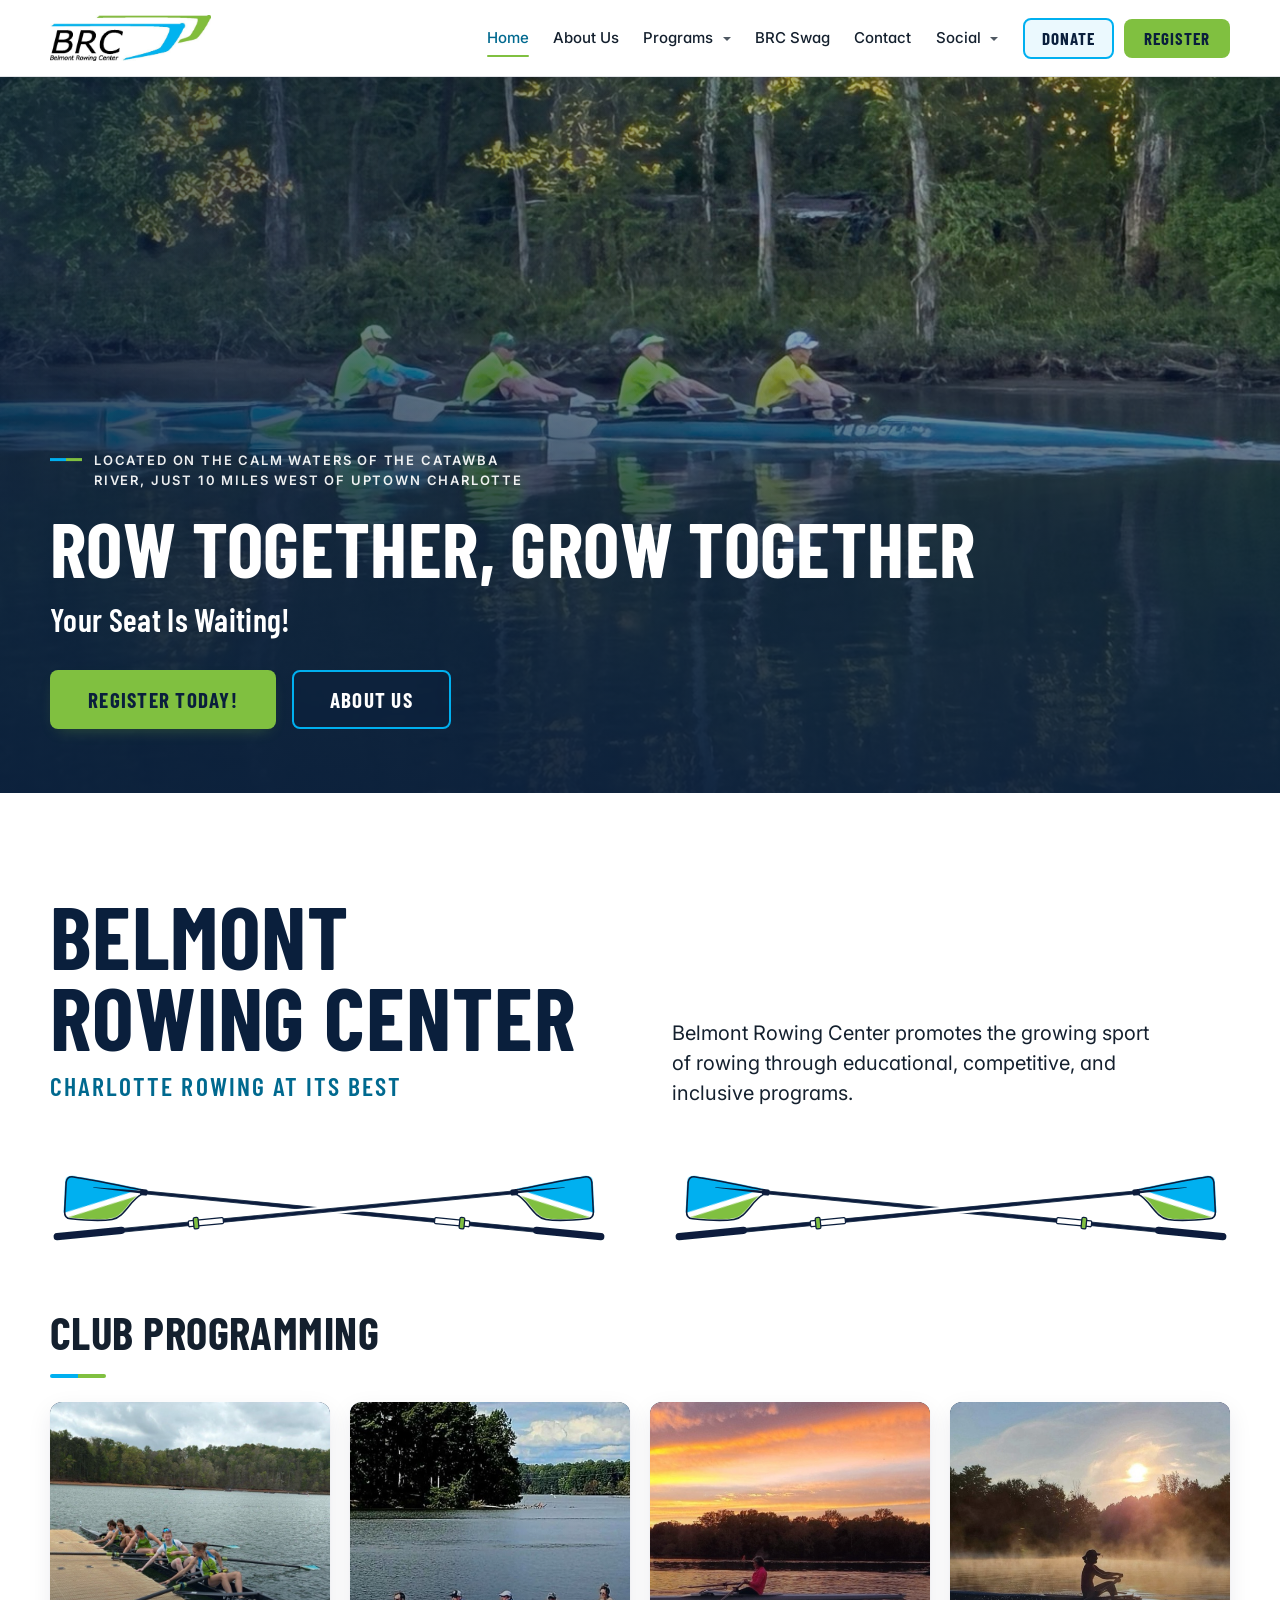
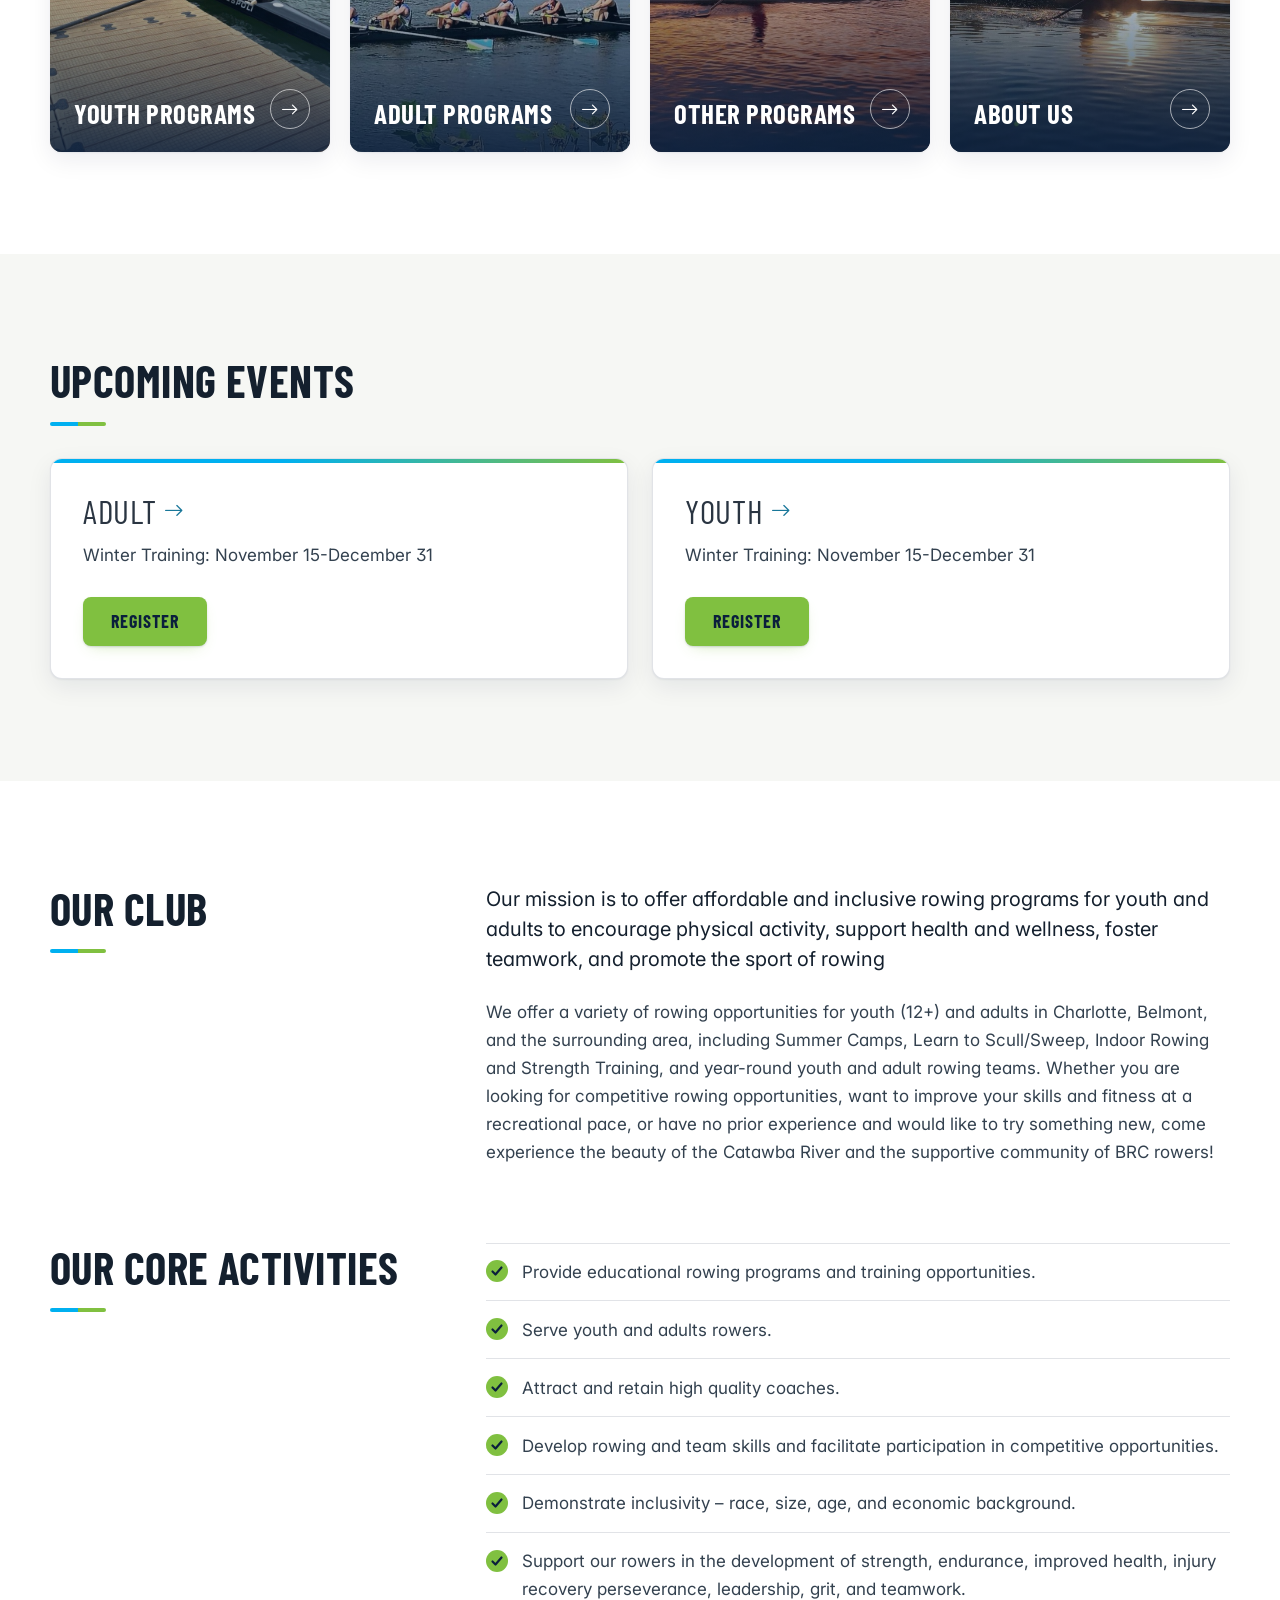
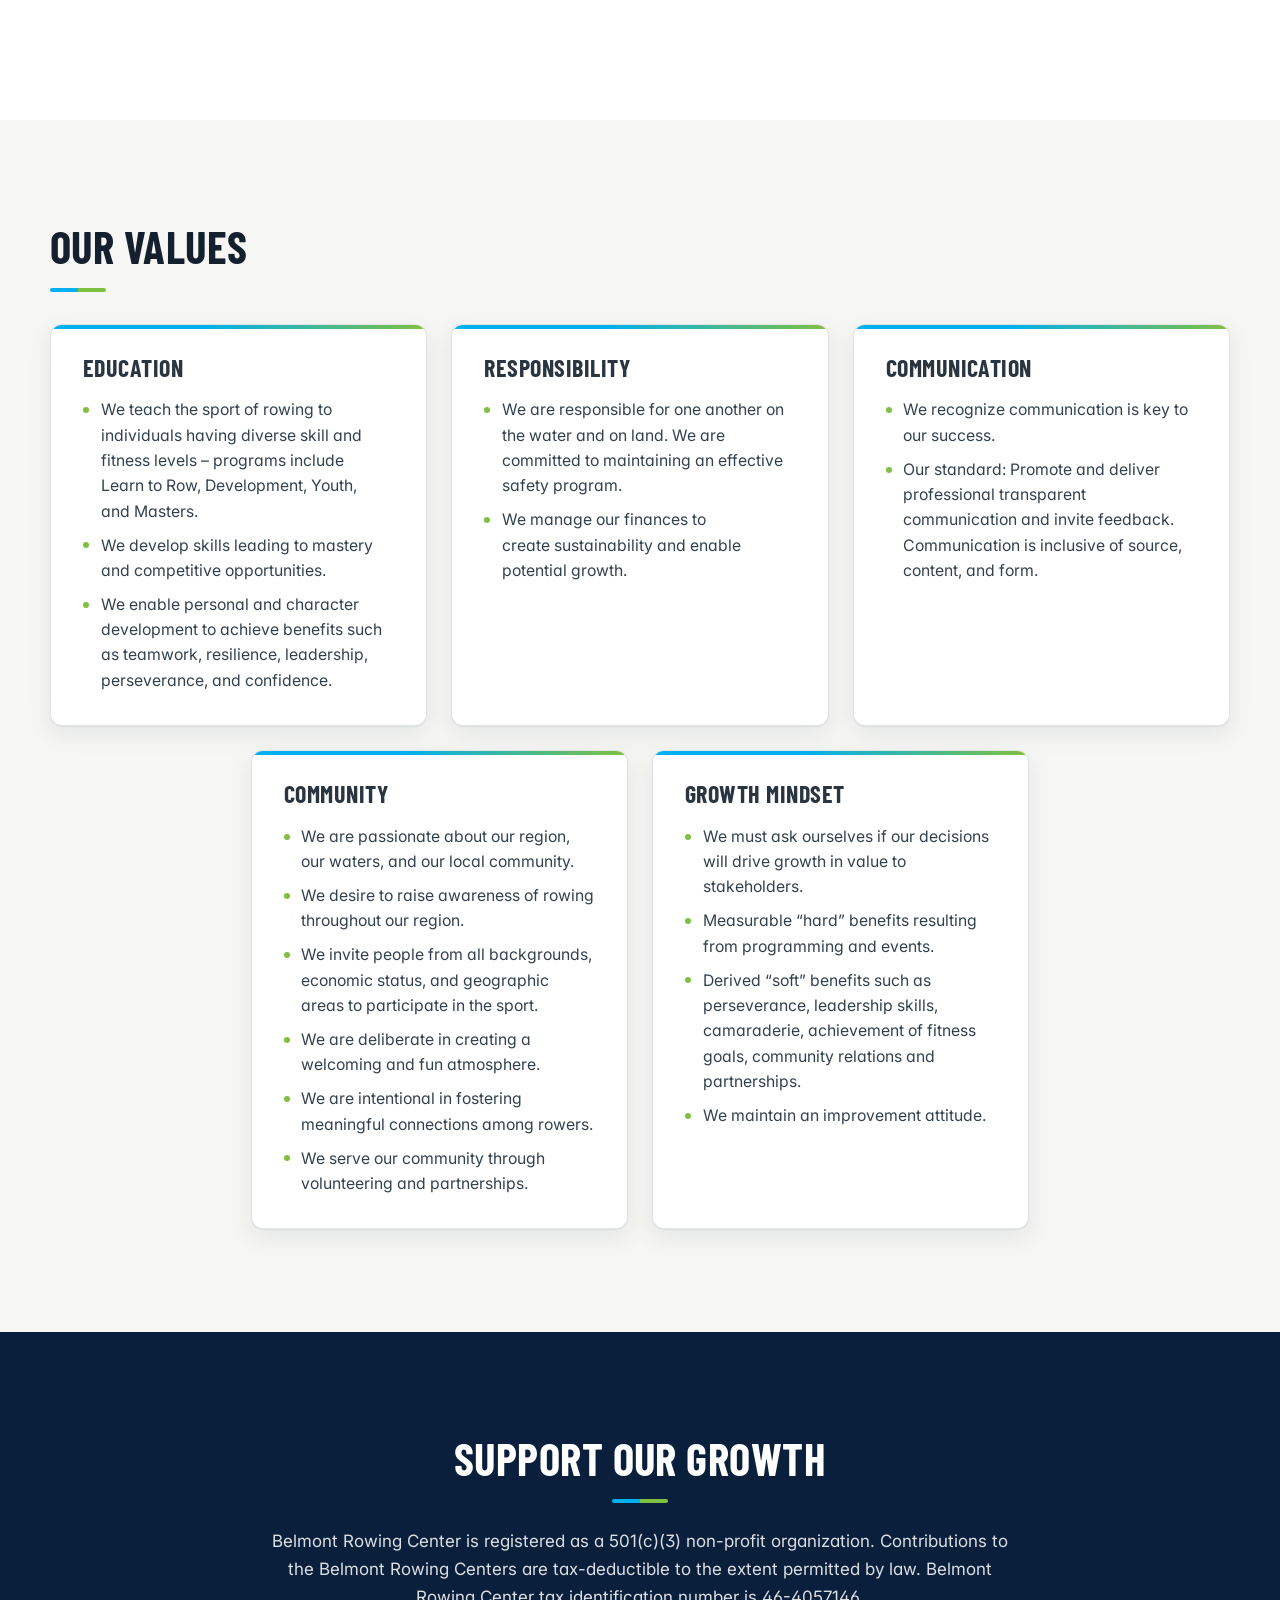
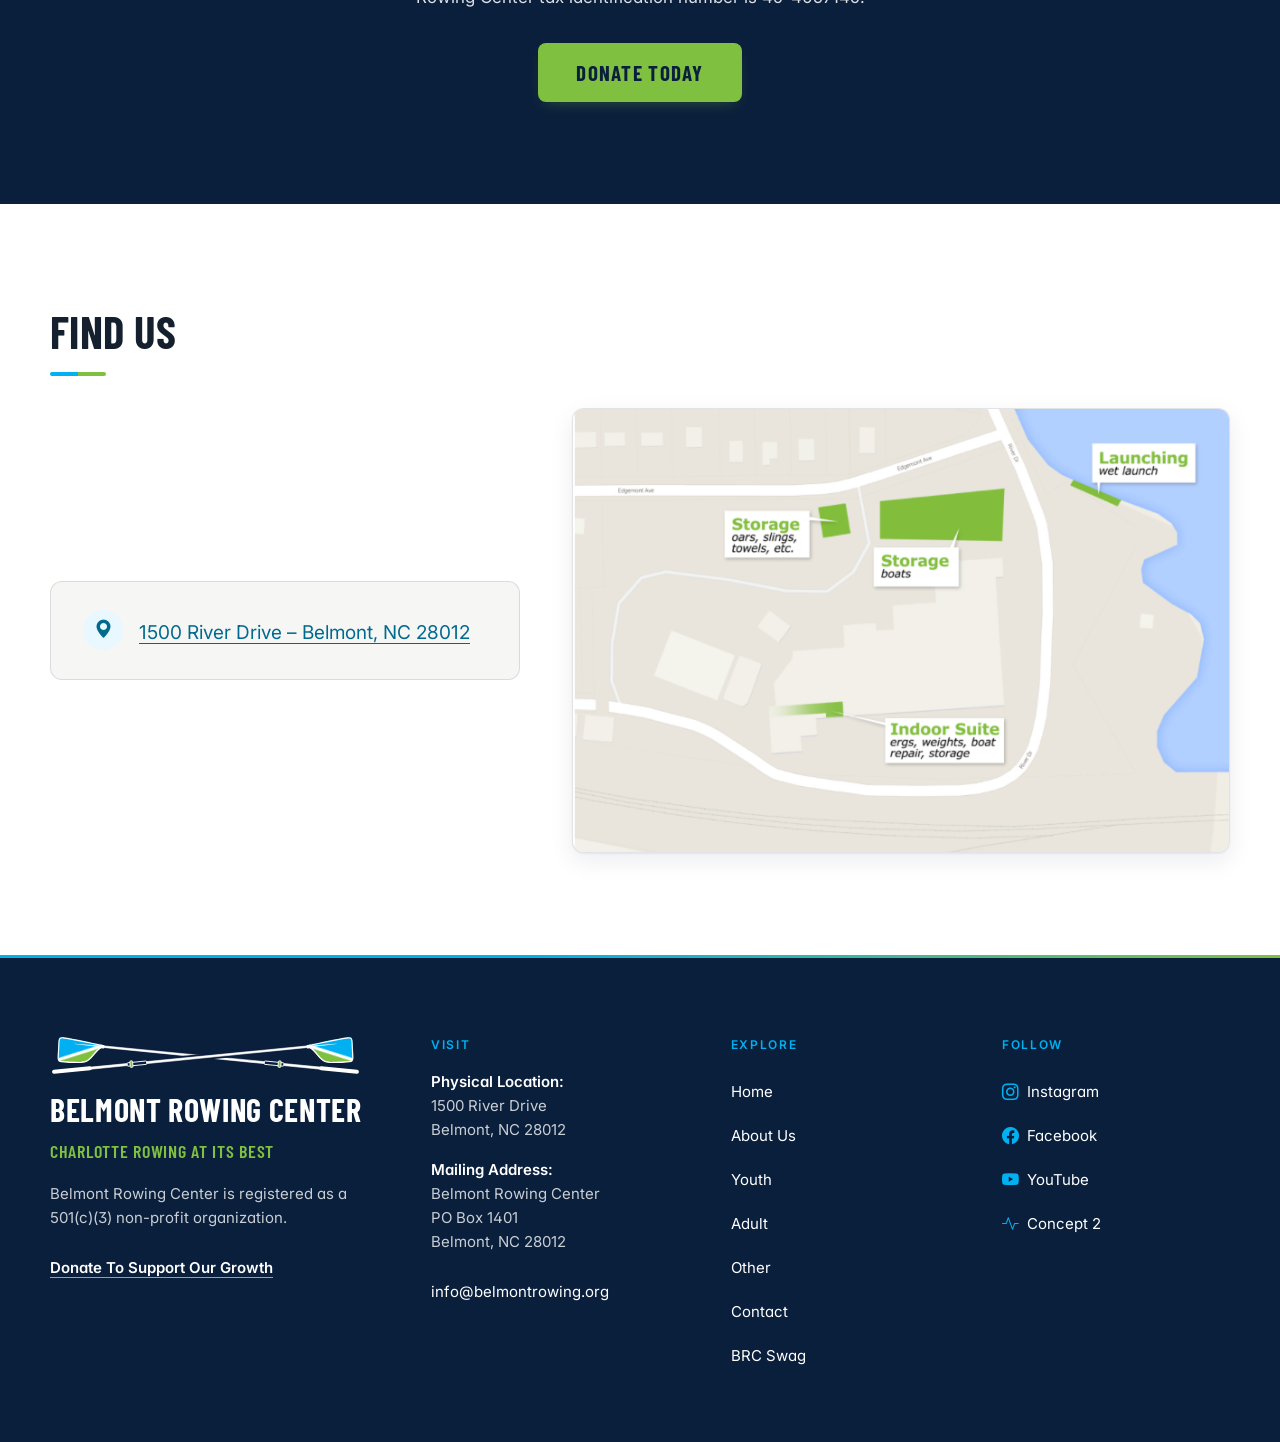
==== docs/index.html @ d9093f2a "Give the new header photos new file names so browsers don't show cached old ones Co-Authored-By: Cla" ====
<!DOCTYPE html>
<html xmlns="http://www.w3.org/1999/xhtml" lang="en" xml:lang="en"><head>

<meta charset="utf-8">
<meta name="generator" content="quarto-1.11.9">

<meta name="viewport" content="width=device-width, initial-scale=1.0, user-scalable=yes">

<meta name="description" content="Charlotte rowing at its finest - join Belmont Rowing Center where we offer competitive and recreational programs for all ages and skills">

<title>Charlotte Rowing for Youth &amp; Adults – Belmont Rowing Center</title>
<style>
/* Default styles provided by pandoc.
** See https://pandoc.org/MANUAL.html#variables-for-html for config info.
*/
span.smallcaps{font-variant: small-caps;}
div.columns{display: flex; gap: 1.5em;}
div.column{flex: auto;}
@media screen {
div.columns{gap: min(4vw, 1.5em);}
div.column{overflow-x: auto;}
}
div.hanging-indent{margin-left: 1.5em; text-indent: -1.5em;}
ul.task-list{list-style: none;}
ul.task-list li input[type="checkbox"] {
  width: 0.8em;
  margin: 0 0.8em 0.2em -1em; /* quarto-specific, see https://github.com/quarto-dev/quarto-cli/issues/4556 */ 
  vertical-align: middle;
}
</style>


<script src="site_libs/quarto-nav/quarto-nav.js"></script>
<script src="site_libs/quarto-nav/headroom.min.js"></script>
<link href="./images/favicon.png" rel="icon" type="image/png">
<script src="site_libs/clipboard/clipboard.min.js"></script>
<script src="site_libs/quarto-html/quarto.js" type="module"></script>
<script src="site_libs/quarto-html/tabsets/tabsets.js" type="module"></script>
<script src="site_libs/quarto-html/scrollable-regions/scrollable-regions.js" type="module"></script>
<script src="site_libs/quarto-html/popper.min.js"></script>
<script src="site_libs/quarto-html/tippy.umd.min.js"></script>
<link href="site_libs/quarto-html/tippy.css" rel="stylesheet">
<link href="site_libs/quarto-html/quarto-syntax-highlighting-63b5708e65d6cd79cd7618c58d0c21e7.css" rel="stylesheet" id="quarto-text-highlighting-styles">
<script src="site_libs/bootstrap/bootstrap.min.js"></script>
<link href="site_libs/bootstrap/bootstrap-icons.css" rel="stylesheet">
<link href="site_libs/bootstrap/bootstrap-3a7a69a4f47fb37676a6b297565315f7.min.css" rel="stylesheet" append-hash="true" id="quarto-bootstrap" data-mode="light">
<script id="quarto-search-options" type="application/json">{
  "language": {
    "search-no-results-text": "No results",
    "search-matching-documents-text": "matching documents",
    "search-copy-link-title": "Copy link to search",
    "search-hide-matches-text": "Hide additional matches",
    "search-more-match-text": "more match in this document",
    "search-more-matches-text": "more matches in this document",
    "search-clear-button-title": "Clear",
    "search-text-placeholder": "",
    "search-detached-cancel-button-title": "Cancel",
    "search-submit-button-title": "Submit",
    "search-label": "Search"
  }
}</script>
<!--
  CLUB DETAILS FOR GOOGLE (home page only; added to the page's <head> by
  `include-in-header:` in index.qmd). Visitors never see this; search engines read it
  to know the club's name, address, email, map position and social accounts.
  Keep it in step with the footer in _quarto.yml: if the address, email or a social
  link changes there, change it here too. It is JSON: keep every "quote", comma and
  bracket; no comma after the last item in a list. See "Search engines" in CLAUDE.md.
-->
<script type="application/ld+json">
{
  "@context": "https://schema.org",
  "@graph": [
    {
      "@type": "SportsClub",
      "@id": "https://www.belmontrowing.org/#club",
      "name": "Belmont Rowing Center",
      "alternateName": "BRC",
      "url": "https://www.belmontrowing.org/",
      "logo": "https://www.belmontrowing.org/images/logo.jpg",
      "image": "https://www.belmontrowing.org/images/share.jpg",
      "description": "Charlotte rowing at its finest - join Belmont Rowing Center where we offer competitive and recreational programs for all ages and skills",
      "sport": "Rowing",
      "email": "info@belmontrowing.org",
      "address": {
        "@type": "PostalAddress",
        "streetAddress": "1500 River Drive",
        "addressLocality": "Belmont",
        "addressRegion": "NC",
        "postalCode": "28012",
        "addressCountry": "US"
      },
      "geo": {
        "@type": "GeoCoordinates",
        "latitude": 35.2364488,
        "longitude": -81.0158554
      },
      "areaServed": [
        { "@type": "City", "name": "Charlotte, NC" },
        { "@type": "City", "name": "Belmont, NC" }
      ],
      "nonprofitStatus": "https://schema.org/Nonprofit501c3",
      "taxID": "46-4057146",
      "sameAs": [
        "https://www.instagram.com/belmontrowing",
        "https://www.facebook.com/belmontrowing",
        "https://www.youtube.com/channel/UCXFYUbRCOyXJPg2Ow2NLszQ",
        "https://log.concept2.com/team/8472"
      ]
    },
    {
      "@type": "WebSite",
      "@id": "https://www.belmontrowing.org/#website",
      "name": "Belmont Rowing Center",
      "url": "https://www.belmontrowing.org/",
      "publisher": { "@id": "https://www.belmontrowing.org/#club" }
    }
  ]
}
</script>


<meta property="og:title" content="Charlotte Rowing for Youth &amp; Adults">
<meta property="og:description" content="Charlotte rowing at its finest - join Belmont Rowing Center where we offer competitive and recreational programs for all ages and skills">
<meta property="og:image" content="https://www.belmontrowing.org/images/share.jpg">
<meta property="og:site_name" content="Belmont Rowing Center">
<meta property="og:image:alt" content="A rower sculling on the Catawba River at sunrise, with mist on the water">
<meta property="og:image:height" content="630">
<meta property="og:image:width" content="1200">
<meta name="twitter:title" content="Charlotte Rowing for Youth &amp; Adults">
<meta name="twitter:description" content="Charlotte rowing at its finest - join Belmont Rowing Center where we offer competitive and recreational programs for all ages and skills">
<meta name="twitter:image" content="https://www.belmontrowing.org/images/share.jpg">
<meta name="twitter:image:alt" content="A rower sculling on the Catawba River at sunrise, with mist on the water">
<meta name="twitter:card" content="summary_large_image">
<link rel="canonical" href="https://www.belmontrowing.org/">
</head>

<body class="nav-fixed page-home fullcontent quarto-light"><a id="quarto-skip-link" class="visually-hidden-focusable" href="#quarto-content">Skip to main content</a>

<div id="quarto-search-results"></div>
  <header id="quarto-header" class="headroom fixed-top">
    <nav class="navbar navbar-expand-lg " data-bs-theme="dark" aria-label="Site">
      <div class="navbar-container container-fluid">
      <div class="navbar-brand-container mx-auto">
    <a href="./index.html" class="navbar-brand navbar-brand-logo">
    <img src="./images/logo.jpg" alt="Belmont Rowing Center home" class="navbar-logo light-content">
    <img src="./images/logo.jpg" alt="Belmont Rowing Center home" class="navbar-logo dark-content">
    </a>
  </div>
          <button class="navbar-toggler" type="button" data-bs-toggle="collapse" data-bs-target="#navbarCollapse" aria-controls="navbarCollapse" aria-expanded="false" aria-label="Toggle navigation" onclick="if (window.quartoToggleHeadroom) { window.quartoToggleHeadroom(); }">
  <span class="navbar-toggler-icon"></span>
</button>
          <div class="collapse navbar-collapse" id="navbarCollapse">
            <ul class="navbar-nav navbar-nav-scroll ms-auto">
  <li class="nav-item">
    <a class="nav-link active" href="./index.html" aria-current="page"> 
<span class="menu-text">Home</span></a>
  </li>  
  <li class="nav-item">
    <a class="nav-link" href="./about/index.html"> 
<span class="menu-text">About Us</span></a>
  </li>  
  <li class="nav-item dropdown ">
    <a class="nav-link dropdown-toggle" href="#" id="nav-menu-programs" role="link" data-bs-toggle="dropdown" aria-expanded="false">
 <span class="menu-text">Programs</span>
    </a>
    <ul class="dropdown-menu dropdown-menu-end" aria-labelledby="nav-menu-programs">    
        <li>
    <a class="dropdown-item" href="./youth/index.html">
 <span class="dropdown-text">Youth</span></a>
  </li>  
        <li>
    <a class="dropdown-item" href="./adult/index.html">
 <span class="dropdown-text">Adult</span></a>
  </li>  
        <li>
    <a class="dropdown-item" href="./other/index.html">
 <span class="dropdown-text">Other</span></a>
  </li>  
    </ul>
  </li>
  <li class="nav-item">
    <a class="nav-link" href="https://teamlocker.squadlocker.com/#/lockers/belmont-rowing-center-313909?_k=cnluax" rel="noopener" target="_blank"> 
<span class="menu-text">BRC Swag</span></a>
  </li>  
  <li class="nav-item">
    <a class="nav-link" href="./contact/index.html"> 
<span class="menu-text">Contact</span></a>
  </li>  
  <li class="nav-item dropdown ">
    <a class="nav-link dropdown-toggle" href="#" id="nav-menu-social" role="link" data-bs-toggle="dropdown" aria-expanded="false">
 <span class="menu-text">Social</span>
    </a>
    <ul class="dropdown-menu dropdown-menu-end" aria-labelledby="nav-menu-social">    
        <li>
    <a class="dropdown-item" href="https://www.instagram.com/belmontrowing" rel="noopener" target="_blank"><i class="bi bi-instagram" role="img">
</i> 
 <span class="dropdown-text">Instagram</span></a>
  </li>  
        <li>
    <a class="dropdown-item" href="https://www.facebook.com/BelmontRowing/" rel="noopener" target="_blank"><i class="bi bi-facebook" role="img">
</i> 
 <span class="dropdown-text">Facebook</span></a>
  </li>  
        <li>
    <a class="dropdown-item" href="https://www.youtube.com/channel/UCXFYUbRCOyXJPg2Ow2NLszQ" rel="noopener" target="_blank"><i class="bi bi-youtube" role="img">
</i> 
 <span class="dropdown-text">YouTube</span></a>
  </li>  
        <li>
    <a class="dropdown-item" href="https://log.concept2.com/team/8472" rel="noopener" target="_blank"><i class="bi bi-activity" role="img">
</i> 
 <span class="dropdown-text">Concept 2</span></a>
  </li>  
    </ul>
  </li>
  <li class="nav-item">
    <a class="nav-link" href="https://www.zeffy.com/en-US/donation-form/support-the-growing-sport-of-rowing-at-belmont-rowing-center" rel="noopener" target="_blank"> 
<span class="menu-text">Donate</span></a>
  </li>  
  <li class="nav-item">
    <a class="nav-link" href="https://www.icrew.club/register?clubkey=1626fb75-9eb1-b24b-4202-b008f5af5980" rel="noopener" target="_blank"> 
<span class="menu-text">Register</span></a>
  </li>  
</ul>
          </div> <!-- /navcollapse -->
            <div class="quarto-navbar-tools">
</div>
      </div> <!-- /container-fluid -->
    </nav>
</header>
<!-- content -->
<div id="quarto-content" class="quarto-container page-layout-custom page-navbar" tabindex="-1">
<!-- sidebar -->
<!-- margin-sidebar -->
<!-- main -->




<div id="main-content" role="main">
<!-- HERO: photo, eyebrow line, headline, sub-line, buttons.
     The headline looks like a heading but is not one: the page's one # heading is the
     club name in the intro below (see "Search engines" in CLAUDE.md). -->
<div class="hero">
<p><img src="./images/hero-home-quad.jpg" class="bg img-fluid" style="object-position: center 100%" alt=""></p>
<p><span class="tagline">LOCATED ON THE CALM WATERS OF THE CATAWBA RIVER, JUST 10 MILES WEST OF UPTOWN CHARLOTTE</span></p>
<p><span class="hero-title">Row Together, Grow Together</span></p>
<p>Your Seat Is Waiting!</p>
<div class="btn-row">
<p><a href="https://www.icrew.club/register?clubkey=1626fb75-9eb1-b24b-4202-b008f5af5980" class="btn-brc btn-brc-lg">Register Today!</a> <a href="./about/index.html" class="btn-brc-outline btn-brc-lg">About Us</a></p>
</div>
</div>
<!-- INTRO (club name + motto | one-line summary) and CLUB PROGRAMMING (four photo cards).
     The club name and motto together are the page's one # heading. -->
<div class="band band-white home-intro">
<div class="two-col">
<section id="belmont-rowing-center" class="level1 display-heading">
<h1 class="display-heading">Belmont Rowing Center <span class="motto">Charlotte Rowing At Its Best</span></h1>
</section>
<div class="lead">
<p>Belmont Rowing Center promotes the growing sport of rowing through educational, competitive, and inclusive programs.</p>
</div>
</div>
<!-- ORNAMENT: two long pairs of oars between the intro and the programmes (one on phones) -->
<div class="oars-row">
<p><img src="./images/oars-long-on-white.svg" class="img-fluid" alt=""> <img src="./images/oars-long-on-white.svg" class="img-fluid" alt=""></p>
</div>
<!-- CLUB PROGRAMMING: four photo cards -->
<section id="club-programming" class="level2">
<h2 data-anchor-id="club-programming">CLUB PROGRAMMING</h2>
<div class="card-grid">
<div class="photo-card">
<p><img src="./images/home-card-youth.jpg" class="bg img-fluid" style="object-position: top" alt=""></p>
<p><a href="./youth/index.html">Youth Programs</a></p>
</div>
<div class="photo-card">
<p><img src="./images/home-card-adult.jpg" class="bg img-fluid" alt=""></p>
<p><a href="./adult/index.html">Adult Programs</a></p>
</div>
<div class="photo-card">
<p><img src="./images/home-card-other.jpg" class="bg img-fluid" alt=""></p>
<p><a href="./other/index.html">Other Programs</a></p>
</div>
<div class="photo-card">
<p><img src="./images/home-card-about.jpg" class="bg img-fluid" alt=""></p>
<p><a href="./about/index.html">About Us</a></p>
</div>
</div>
</section>
</div>
<!-- UPCOMING EVENTS: from the home_events tab of schedule.xlsx -->
<section id="upcoming-events" class="level2 band band-light">
<h2 data-anchor-id="upcoming-events">Upcoming Events</h2>
<div class="events">
<section id="adult" class="level3 event">
<h3 data-anchor-id="adult"><a href="./adult/index.html">Adult</a></h3>
<p>Winter Training: November 15-December 31</p>
<div class="btn-row">
<p><a href="https://icrew.club/smurl?t=crp&amp;id=4962" class="btn-brc">Register</a></p>
</div>
</section>
<section id="youth" class="level3 event">
<h3 data-anchor-id="youth"><a href="./youth/index.html">Youth</a></h3>
<p>Winter Training: November 15-December 31</p>
<div class="btn-row">
<p><a href="https://icrew.club/smurl?t=crp&amp;id=4963" class="btn-brc">Register</a></p>
</div>
</section>
</div>
</section>
<!-- OUR CLUB: mission as a lead, offerings, core activities as a checklist -->
<div class="band band-white">
<div class="two-col split">
<section id="our-club" class="level2">
<h2 data-anchor-id="our-club">Our Club</h2>
</section>
<div>
<div class="lead">
<p>Our mission is to offer affordable and inclusive rowing programs for youth and adults to encourage physical activity, support health and wellness, foster teamwork, and promote the sport of rowing</p>
</div>
<p>We offer a variety of rowing opportunities for youth (12+) and adults in Charlotte, Belmont, and the surrounding area, including Summer Camps, Learn to Scull/Sweep, Indoor Rowing and Strength Training, and year-round youth and adult rowing teams. Whether you are looking for competitive rowing opportunities, want to improve your skills and fitness at a recreational pace, or have no prior experience and would like to try something new, come experience the beauty of the Catawba River and the supportive community of BRC rowers!</p>
</div>
</div>
<div class="two-col split">
<section id="our-core-activities" class="level2">
<h2 data-anchor-id="our-core-activities">Our Core Activities</h2>
</section>
<div class="checklist checklist-1col">
<ul>
<li>Provide educational rowing programs and training opportunities.</li>
<li>Serve youth and adults rowers.</li>
<li>Attract and retain high quality coaches.</li>
<li>Develop rowing and team skills and facilitate participation in competitive opportunities.</li>
<li>Demonstrate inclusivity – race, size, age, and economic background.</li>
<li>Support our rowers in the development of strength, endurance, improved health, injury recovery perseverance, leadership, grit, and teamwork.</li>
</ul>
</div>
</div>
</div>
<!-- OUR VALUES: five cards, 3 + 2 -->
<section id="our-values" class="level2 band band-light">
<h2 data-anchor-id="our-values">Our Values</h2>
<div class="tile-grid tile-grid-featured">
<section id="education" class="level3 tile">
<h3 data-anchor-id="education">Education</h3>
<ul>
<li>We teach the sport of rowing to individuals having diverse skill and fitness levels – programs include Learn to Row, Development, Youth, and Masters.</li>
<li>We develop skills leading to mastery and competitive opportunities.</li>
<li>We enable personal and character development to achieve benefits such as teamwork, resilience, leadership, perseverance, and confidence.</li>
</ul>
</section>
<section id="responsibility" class="level3 tile">
<h3 data-anchor-id="responsibility">Responsibility</h3>
<ul>
<li>We are responsible for one another on the water and on land. We are committed to maintaining an effective safety program.</li>
<li>We manage our finances to create sustainability and enable potential growth.</li>
</ul>
</section>
<section id="communication" class="level3 tile">
<h3 data-anchor-id="communication">Communication</h3>
<ul>
<li>We recognize communication is key to our success.</li>
<li>Our standard: Promote and deliver professional transparent communication and invite feedback. Communication is inclusive of source, content, and form.</li>
</ul>
</section>
<section id="community" class="level3 tile">
<h3 data-anchor-id="community">Community</h3>
<ul>
<li>We are passionate about our region, our waters, and our local community.</li>
<li>We desire to raise awareness of rowing throughout our region.</li>
<li>We invite people from all backgrounds, economic status, and geographic areas to participate in the sport.</li>
<li>We are deliberate in creating a welcoming and fun atmosphere.</li>
<li>We are intentional in fostering meaningful connections among rowers.</li>
<li>We serve our community through volunteering and partnerships.</li>
</ul>
</section>
<section id="growth-mindset" class="level3 tile">
<h3 data-anchor-id="growth-mindset">Growth Mindset</h3>
<ul>
<li>We must ask ourselves if our decisions will drive growth in value to stakeholders.</li>
<li>Measurable “hard” benefits resulting from programming and events.</li>
<li>Derived “soft” benefits such as perseverance, leadership skills, camaraderie, achievement of fitness goals, community relations and partnerships.</li>
<li>We maintain an improvement attitude.</li>
</ul>
</section>
</div>
</section>
<!-- SUPPORT OUR GROWTH: navy call-to-action band -->
<div class="band band-navy band-cta">
<section id="support-our-growth" class="level2 centered">
<h2 data-anchor-id="support-our-growth">Support Our Growth</h2>
<p>Belmont Rowing Center is registered as a <span class="nowrap">501(c)(3)</span> non-profit organization. Contributions to the Belmont Rowing Centers are tax-deductible to the extent permitted by law. Belmont Rowing Center tax identification number is 46-4057146.</p>
<div class="btn-row">
<p><a href="https://www.zeffy.com/en-US/donation-form/support-the-growing-sport-of-rowing-at-belmont-rowing-center" class="btn-brc btn-brc-lg">DONATE TODAY</a></p>
</div>
</section>
</div>
<!-- FIND US: the address card beside the site map (shared .location, as on About and Contact) -->
<section id="find-us" class="level2 band band-white">
<h2 data-anchor-id="find-us">Find Us</h2>
<div class="location">
<div class="address-card">
<p><a href="https://maps.apple.com/place?address=1500+River+Dr%2C+Belmont%2C+NC++28012%2C+United+States&amp;coordinate=35.2364488%2C-81.0158554&amp;name=1500+River+Dr">1500 River Drive – Belmont, NC 28012</a></p>
</div>
<div class="location-map framed">
<p><img src="./images/location-map.png" loading="lazy" alt="Map showing the location of Belmont Rowing Center at 1500 River Drive, Belmont, NC, on the Catawba River" width="726" height="490"></p>
</div>
</div>
</section>


<div id="3ade8a4a-fb1d-4a6c-8409-ac45482d5fc9" class="hidden">

</div>
</div>
<script src="./scripts/site.js" defer=""></script>


<script id="quarto-html-after-body" type="application/javascript">
  window.document.addEventListener("DOMContentLoaded", function (event) {
    const isCodeAnnotation = (el) => {
      for (const clz of el.classList) {
        if (clz.startsWith('code-annotation-')) {                     
          return true;
        }
      }
      return false;
    }
    const onCopySuccess = function(e) {
      // button target
      const button = e.trigger;
      // don't keep focus
      button.blur();
      // flash "checked"
      button.classList.add('code-copy-button-checked');
      var currentTitle = button.getAttribute("title");
      button.setAttribute("title", "Copied!");
      let tooltip;
      if (window.bootstrap) {
        button.setAttribute("data-bs-toggle", "tooltip");
        button.setAttribute("data-bs-placement", "left");
        button.setAttribute("data-bs-title", "Copied!");
        tooltip = new bootstrap.Tooltip(button, 
          { trigger: "manual", 
            customClass: "code-copy-button-tooltip",
            offset: [0, -8]});
        tooltip.show();    
      }
      setTimeout(function() {
        if (tooltip) {
          tooltip.hide();
          button.removeAttribute("data-bs-title");
          button.removeAttribute("data-bs-toggle");
          button.removeAttribute("data-bs-placement");
        }
        button.setAttribute("title", currentTitle);
        button.classList.remove('code-copy-button-checked');
      }, 1000);
      // clear code selection
      e.clearSelection();
    }
    const getTextToCopy = function(trigger) {
      const outerScaffold = trigger.parentElement.cloneNode(true);
      const codeEl = outerScaffold.querySelector('code');
      for (const childEl of codeEl.children) {
        if (isCodeAnnotation(childEl)) {
          childEl.remove();
        }
      }
      return codeEl.innerText;
    }
    const clipboard = new window.ClipboardJS('.code-copy-button:not([data-in-quarto-modal])', {
      text: getTextToCopy
    });
    clipboard.on('success', onCopySuccess);
    if (window.document.getElementById('quarto-embedded-source-code-modal')) {
      const clipboardModal = new window.ClipboardJS('.code-copy-button[data-in-quarto-modal]', {
        text: getTextToCopy,
        container: window.document.getElementById('quarto-embedded-source-code-modal')
      });
      clipboardModal.on('success', onCopySuccess);
    }
      var localhostRegex = new RegExp(/^(?:http|https):\/\/localhost\:?[0-9]*\//);
      var mailtoRegex = new RegExp(/^mailto:/);
        var filterRegex = new RegExp("^(?:http:|https:)\/\/(?:www\.)?belmontrowing\.(?:org|github\.io)");
      const newWindowLabel = "(opens in a new tab)";
      const newWindowNoteId = "quarto-ext-newwindow-label";
      // Links reference one hidden label through aria-describedby, so the
      // announcement never changes their accessible name.
      var describeNewWindow = (link) => {
        if (!window.document.getElementById(newWindowNoteId)) {
          var newWindowNote = window.document.createElement("span");
          newWindowNote.id = newWindowNoteId;
          newWindowNote.hidden = true;
          newWindowNote.textContent = newWindowLabel;
          window.document.body.appendChild(newWindowNote);
        }
        var describedBy = (link.getAttribute("aria-describedby") || "").split(/\s+/).filter(Boolean);
        if (!describedBy.includes(newWindowNoteId)) {
          describedBy.push(newWindowNoteId);
          link.setAttribute("aria-describedby", describedBy.join(" "));
        }
      }
      var isInternal = (href) => {
          return filterRegex.test(href) || localhostRegex.test(href) || mailtoRegex.test(href);
      }
      // Inspect non-navigation links and adorn them if external
      window.quartoDecorateExternalLinks = function (root) {
     var links = (root || window.document).querySelectorAll('a[href]:not(.nav-link):not(.navbar-brand):not(.toc-action):not(.sidebar-link):not(.sidebar-item-toggle):not(.pagination-link):not(.no-external):not([aria-hidden]):not(.dropdown-item):not(.quarto-navigation-tool):not(.about-link)');
      for (var i=0; i<links.length; i++) {
        const link = links[i];
        if (!isInternal(link.href)) {
          // undo the damage that might have been done by quarto-nav.js in the case of
          // links that we want to consider external
          if (link.dataset.originalHref !== undefined) {
            link.href = link.dataset.originalHref;
          }
            // target, if specified
            link.setAttribute("target", "_blank");
            if (link.getAttribute("rel") === null) {
              link.setAttribute("rel", "noopener");
            }
            describeNewWindow(link);
          if (!link.classList.contains('no-external-icon')) {
          }
        }
      }
      };
      window.quartoDecorateExternalLinks(window.document);
    // Esc closes the popup (WCAG 1.4.13) and focus leaving both trigger and
    // popup closes it (WCAG 2.4.11); tippy handles neither for interactive popups.
    const hideOnEscAndFocusOut = {
      name: 'hideOnEscAndFocusOut',
      defaultValue: true,
      fn(instance) {
        const dismiss = () => {
          // A show scheduled by the trigger delay would otherwise reopen it
          instance.clearDelayTimeouts();
          instance.hide();
        };
        const onKeyDown = (event) => {
          if (event.key !== 'Escape') {
            return;
          }
          // Keep Esc from also reaching page handlers (e.g. reveal.js overview),
          // except an open reveal.js slide menu, which Esc should close too.
          // The menu handles keys only when its keyboard option is on.
          const menuHandlesEsc = window.Reveal?.getPlugin?.('menu')?.isOpen() &&
            window.Reveal.getConfig().menu?.keyboard !== false;
          if (!menuHandlesEsc) {
            event.stopPropagation();
          }
          if (instance.popper.contains(window.document.activeElement)) {
            // Disabled while refocusing so the focus trigger does not reopen it
            instance.disable();
            instance.reference.focus();
            instance.enable();
          }
          dismiss();
        };
        const onFocusOut = (event) => {
          const target = event.relatedTarget;
          if (target && !instance.reference.contains(target) &&
              !instance.popper.contains(target)) {
            dismiss();
          }
        };
        // On the trigger too: a click trigger (code-annotations: select) has no
        // blur handling. Attached for the instance's lifetime so leaving the
        // trigger also cancels a show still pending on the trigger delay.
        instance.reference.addEventListener('focusout', onFocusOut);
        return {
          onShow() {
            window.document.addEventListener('keydown', onKeyDown, true);
            instance.popper.addEventListener('focusout', onFocusOut);
          },
          onHide() {
            window.document.removeEventListener('keydown', onKeyDown, true);
            instance.popper.removeEventListener('focusout', onFocusOut);
          },
          onDestroy() {
            instance.reference.removeEventListener('focusout', onFocusOut);
          },
        };
      },
    };
    function tippyHover(el, contentFn, onTriggerFn, onUntriggerFn) {
      const config = {
        allowHTML: true,
        maxWidth: 500,
        delay: 100,
        arrow: false,
        appendTo: function(el) {
            return el.parentElement;
        },
        interactive: true,
        interactiveBorder: 10,
        theme: 'quarto',
        placement: 'bottom-start',
        plugins: [hideOnEscAndFocusOut],
      };
      if (contentFn) {
        config.content = contentFn;
      }
      if (onTriggerFn) {
        config.onTrigger = onTriggerFn;
      }
      if (onUntriggerFn) {
        config.onUntrigger = onUntriggerFn;
      }
      window.tippy(el, config); 
    }
    const noterefs = window.document.querySelectorAll('a[role="doc-noteref"]');
    for (var i=0; i<noterefs.length; i++) {
      const ref = noterefs[i];
      tippyHover(ref, function() {
        // use id or data attribute instead here
        let href = ref.getAttribute('data-footnote-href') || ref.getAttribute('href');
        try { href = new URL(href).hash; } catch {}
        const id = href.replace(/^#\/?/, "");
        const note = window.document.getElementById(id);
        if (note) {
          return note.innerHTML;
        } else {
          return "";
        }
      });
    }
    const xrefs = window.document.querySelectorAll('a.quarto-xref');
    const processXRef = (id, note) => {
      // Strip column container classes
      const stripColumnClz = (el) => {
        el.classList.remove("page-full", "page-columns");
        if (el.children) {
          for (const child of el.children) {
            stripColumnClz(child);
          }
        }
      }
      stripColumnClz(note)
      if (id === null || id.startsWith('sec-')) {
        // Special case sections, only their first couple elements
        const container = document.createElement("div");
        if (note.children && note.children.length > 2) {
          container.appendChild(note.children[0].cloneNode(true));
          for (let i = 1; i < note.children.length; i++) {
            const child = note.children[i];
            if (child.tagName === "P" && child.innerText === "") {
              continue;
            } else {
              container.appendChild(child.cloneNode(true));
              break;
            }
          }
          if (window.Quarto?.typesetMath) {
            window.Quarto.typesetMath(container);
          }
          return container.innerHTML
        } else {
          if (window.Quarto?.typesetMath) {
            window.Quarto.typesetMath(note);
          }
          return note.innerHTML;
        }
      } else {
        // Remove any anchor links if they are present
        const anchorLink = note.querySelector('a.anchorjs-link');
        if (anchorLink) {
          anchorLink.remove();
        }
        if (window.Quarto?.typesetMath) {
          window.Quarto.typesetMath(note);
        }
        if (note.classList.contains("callout")) {
          return note.outerHTML;
        } else {
          return note.innerHTML;
        }
      }
    }
    for (var i=0; i<xrefs.length; i++) {
      const xref = xrefs[i];
      tippyHover(xref, undefined, function(instance) {
        instance.disable();
        let url = xref.getAttribute('href');
        let hash = undefined; 
        if (url.startsWith('#')) {
          hash = url;
        } else {
          try { hash = new URL(url).hash; } catch {}
        }
        if (hash) {
          const id = hash.replace(/^#\/?/, "");
          const note = window.document.getElementById(id);
          if (note !== null) {
            try {
              const html = processXRef(id, note.cloneNode(true));
              instance.setContent(html);
            } finally {
              instance.enable();
              instance.show();
            }
          } else {
            // See if we can fetch this
            fetch(url.split('#')[0])
            .then(res => res.text())
            .then(html => {
              const parser = new DOMParser();
              const htmlDoc = parser.parseFromString(html, "text/html");
              const note = htmlDoc.getElementById(id);
              if (note !== null) {
                const html = processXRef(id, note);
                instance.setContent(html);
              } 
            }).finally(() => {
              instance.enable();
              instance.show();
            });
          }
        } else {
          // See if we can fetch a full url (with no hash to target)
          // This is a special case and we should probably do some content thinning / targeting
          fetch(url)
          .then(res => res.text())
          .then(html => {
            const parser = new DOMParser();
            const htmlDoc = parser.parseFromString(html, "text/html");
            const note = htmlDoc.querySelector('main.content');
            if (note !== null) {
              // This should only happen for chapter cross references
              // (since there is no id in the URL)
              // remove the first header
              if (note.children.length > 0 && note.children[0].tagName === "HEADER") {
                note.children[0].remove();
              }
              const html = processXRef(null, note);
              instance.setContent(html);
            } 
          }).finally(() => {
            instance.enable();
            instance.show();
          });
        }
      }, function(instance) {
      });
    }
        let selectedAnnoteEl;
        const selectorForAnnotation = ( cell, annotation) => {
          let cellAttr = 'data-code-cell="' + cell + '"';
          let lineAttr = 'data-code-annotation="' +  annotation + '"';
          const selector = 'span[' + cellAttr + '][' + lineAttr + ']';
          return selector;
        }
        const selectCodeLines = (annoteEl) => {
          const doc = window.document;
          const targetCell = annoteEl.getAttribute("data-target-cell");
          const targetAnnotation = annoteEl.getAttribute("data-target-annotation");
          const annoteSpan = window.document.querySelector(selectorForAnnotation(targetCell, targetAnnotation));
          const lines = annoteSpan.getAttribute("data-code-lines").split(",");
          const lineIds = lines.map((line) => {
            return targetCell + "-" + line;
          })
          // Each band is positioned against its own containing block, which is
          // not the offsetParent of the lines, so place it from client rects.
          const placeBand = (band, firstEl, lastEl, codeBlock) => {
            const container = band.offsetParent;
            if (container === null) {
              return;
            }
            const containerRect = container.getBoundingClientRect();
            // Reveal.js scales slides with a transform, so convert client
            // pixels back to the CSS pixels of the container.
            const scale = containerRect.height / container.offsetHeight || 1;
            const firstRect = firstEl.getBoundingClientRect();
            const lastRect = lastEl.getBoundingClientRect();
            const top = (firstRect.top - containerRect.top) / scale - container.clientTop + container.scrollTop;
            const height = (lastRect.bottom - firstRect.top) / scale;
            band.style.top = top - 2 + "px";
            band.style.height = height + 4 + "px";
            if (codeBlock) {
              // Without the copy button wrapper, the containing block is wider
              // than the code block, so span the code block explicitly.
              const blockRect = codeBlock.getBoundingClientRect();
              band.style.left = (blockRect.left - containerRect.left) / scale - container.clientLeft + container.scrollLeft + "px";
              band.style.width = blockRect.width / scale + "px";
            }
          };
          if (lineIds.length > 0) {
            const el = window.document.getElementById(lineIds[0]);
            const lastEl = window.document.getElementById(lineIds[lineIds.length - 1]);
            const parent = el.parentElement.parentElement;
            // cook up a div (if necessary) and position it
            let div = window.document.getElementById("code-annotation-line-highlight");
            if (div === null) {
              div = window.document.createElement("div");
              div.setAttribute("id", "code-annotation-line-highlight");
              div.style.position = 'absolute';
              parent.appendChild(div);
            }
            placeBand(div, el, lastEl, parent.closest("div.sourceCode") || parent);
            let gutterDiv = window.document.getElementById("code-annotation-line-highlight-gutter");
            if (gutterDiv === null) {
              gutterDiv = window.document.createElement("div");
              gutterDiv.setAttribute("id", "code-annotation-line-highlight-gutter");
              gutterDiv.style.position = 'absolute';
              const codeCell = window.document.getElementById(targetCell);
              const gutter = codeCell.querySelector('.code-annotation-gutter');
              gutter.appendChild(gutterDiv);
            }
            placeBand(gutterDiv, el, lastEl);
            selectedAnnoteEl = annoteEl;
          }
        };
        const unselectCodeLines = () => {
          const elementsIds = ["code-annotation-line-highlight", "code-annotation-line-highlight-gutter"];
          elementsIds.forEach((elId) => {
            const div = window.document.getElementById(elId);
            if (div) {
              div.remove();
            }
          });
          selectedAnnoteEl = undefined;
        };
          // Handle positioning of the toggle
      window.addEventListener(
        "resize",
        throttle(() => {
          elRect = undefined;
          if (selectedAnnoteEl) {
            selectCodeLines(selectedAnnoteEl);
          }
        }, 10)
      );
      function throttle(fn, ms) {
      let throttle = false;
      let timer;
        return (...args) => {
          if(!throttle) { // first call gets through
              fn.apply(this, args);
              throttle = true;
          } else { // all the others get throttled
              if(timer) clearTimeout(timer); // cancel #2
              timer = setTimeout(() => {
                fn.apply(this, args);
                timer = throttle = false;
              }, ms);
          }
        };
      }
        // Attach click handler to the DT
        const annoteDls = window.document.querySelectorAll('dt[data-target-cell]');
        for (const annoteDlNode of annoteDls) {
          annoteDlNode.addEventListener('click', (event) => {
            const clickedEl = event.target;
            if (clickedEl !== selectedAnnoteEl) {
              unselectCodeLines();
              const activeEl = window.document.querySelector('dt[data-target-cell].code-annotation-active');
              if (activeEl) {
                activeEl.classList.remove('code-annotation-active');
              }
              selectCodeLines(clickedEl);
              clickedEl.classList.add('code-annotation-active');
            } else {
              // Unselect the line
              unselectCodeLines();
              clickedEl.classList.remove('code-annotation-active');
            }
          });
        }
    const findCites = (el) => {
      const parentEl = el.parentElement;
      if (parentEl) {
        const cites = parentEl.dataset.cites;
        if (cites) {
          return {
            el,
            cites: cites.split(' ')
          };
        } else {
          return findCites(el.parentElement)
        }
      } else {
        return undefined;
      }
    };
    var bibliorefs = window.document.querySelectorAll('a[role="doc-biblioref"]');
    for (var i=0; i<bibliorefs.length; i++) {
      const ref = bibliorefs[i];
      const citeInfo = findCites(ref);
      if (citeInfo) {
        tippyHover(citeInfo.el, function() {
          var popup = window.document.createElement('div');
          citeInfo.cites.forEach(function(cite) {
            var citeDiv = window.document.createElement('div');
            citeDiv.classList.add('hanging-indent');
            citeDiv.classList.add('csl-entry');
            var biblioDiv = window.document.getElementById('ref-' + cite);
            if (biblioDiv) {
              citeDiv.innerHTML = biblioDiv.innerHTML;
            }
            popup.appendChild(citeDiv);
          });
          return popup.innerHTML;
        });
      }
    }
  });
  </script>
  <script type="application/javascript">
  window.quartoScrollableRegionsLabels = {"code":"Scrollable code","output":"Scrollable output"};
  </script>
</div> <!-- /content -->
<footer class="footer">
  <div class="nav-footer">
    <div class="nav-footer-left">
<div class="footer-lockup">
<p><img src="./images/oars-long-on-navy.svg" class="footer-mark img-fluid" alt=""></p>
<p><span class="footer-brand">Belmont Rowing Center</span></p>
</div>
<p><span class="footer-motto">Charlotte Rowing At Its Best</span></p>
<p>Belmont Rowing Center is registered as a <span class="nowrap">501(c)(3)</span> non-profit organization.</p>
<p><a href="https://www.zeffy.com/donation-form/support-the-growing-sport-of-rowing-at-belmont-rowing-center" class="footer-donate" target="_blank" rel="noopener">Donate To Support Our Growth</a></p>
</div>   
    <div class="nav-footer-center">
<div class="footer-col">
<p><span class="footer-label">Visit</span></p>
<p><strong>Physical Location:</strong><br>
1500 River Drive<br>
Belmont, NC 28012</p>
<p><strong>Mailing Address:</strong><br>
Belmont Rowing Center<br>
PO Box 1401<br>
Belmont, NC 28012</p>
<p><a href="mailto:info@belmontrowing.org">info@belmontrowing.org</a></p>
</div>
<div class="footer-col">
<p><span class="footer-label">Explore</span></p>
<ul>
<li><a href="./index.html">Home</a></li>
<li><a href="./about/index.html">About Us</a></li>
<li><a href="./youth/index.html">Youth</a></li>
<li><a href="./adult/index.html">Adult</a></li>
<li><a href="./other/index.html">Other</a></li>
<li><a href="./contact/index.html">Contact</a></li>
<li><a href="https://teamlocker.squadlocker.com/#/lockers/belmont-rowing-center-313909?_k=cnluax" target="_blank" rel="noopener">BRC Swag</a></li>
</ul>
</div>
</div>
    <div class="nav-footer-right">
<p><span class="footer-label">Follow</span></p>
<ul>
<li><a href="https://www.instagram.com/belmontrowing" target="_blank" rel="noopener"><span class="bi bi-instagram" aria-hidden="true"></span> Instagram</a></li>
<li><a href="https://www.facebook.com/belmontrowing" target="_blank" rel="noopener"><span class="bi bi-facebook" aria-hidden="true"></span> Facebook</a></li>
<li><a href="https://www.youtube.com/channel/UCXFYUbRCOyXJPg2Ow2NLszQ" target="_blank" rel="noopener"><span class="bi bi-youtube" aria-hidden="true"></span> YouTube</a></li>
<li><a href="https://log.concept2.com/team/8472" target="_blank" rel="noopener"><span class="bi bi-activity" aria-hidden="true"></span> Concept 2</a></li>
</ul>
</div>
  </div>
</footer>




</body></html>
---- docs/site_libs/quarto-html/tippy.css ----
.tippy-box[data-animation=fade][data-state=hidden]{opacity:0}[data-tippy-root]{max-width:calc(100vw - 10px)}.tippy-box{position:relative;background-color:#333;color:#fff;border-radius:4px;font-size:14px;line-height:1.4;white-space:normal;outline:0;transition-property:transform,visibility,opacity}.tippy-box[data-placement^=top]>.tippy-arrow{bottom:0}.tippy-box[data-placement^=top]>.tippy-arrow:before{bottom:-7px;left:0;border-width:8px 8px 0;border-top-color:initial;transform-origin:center top}.tippy-box[data-placement^=bottom]>.tippy-arrow{top:0}.tippy-box[data-placement^=bottom]>.tippy-arrow:before{top:-7px;left:0;border-width:0 8px 8px;border-bottom-color:initial;transform-origin:center bottom}.tippy-box[data-placement^=left]>.tippy-arrow{right:0}.tippy-box[data-placement^=left]>.tippy-arrow:before{border-width:8px 0 8px 8px;border-left-color:initial;right:-7px;transform-origin:center left}.tippy-box[data-placement^=right]>.tippy-arrow{left:0}.tippy-box[data-placement^=right]>.tippy-arrow:before{left:-7px;border-width:8px 8px 8px 0;border-right-color:initial;transform-origin:center right}.tippy-box[data-inertia][data-state=visible]{transition-timing-function:cubic-bezier(.54,1.5,.38,1.11)}.tippy-arrow{width:16px;height:16px;color:#333}.tippy-arrow:before{content:"";position:absolute;border-color:transparent;border-style:solid}.tippy-content{position:relative;padding:5px 9px;z-index:1}
---- docs/site_libs/quarto-html/quarto-syntax-highlighting-63b5708e65d6cd79cd7618c58d0c21e7.css ----
/* quarto syntax highlight colors */
:root {
  --quarto-hl-ot-color: #003B4F;
  --quarto-hl-at-color: #657422;
  --quarto-hl-ss-color: #20794D;
  --quarto-hl-an-color: #5E5E5E;
  --quarto-hl-fu-color: #4758AB;
  --quarto-hl-st-color: #20794D;
  --quarto-hl-cf-color: #003B4F;
  --quarto-hl-op-color: #5E5E5E;
  --quarto-hl-er-color: #AD0000;
  --quarto-hl-bn-color: #AD0000;
  --quarto-hl-al-color: #AD0000;
  --quarto-hl-va-color: #111111;
  --quarto-hl-bu-color: inherit;
  --quarto-hl-ex-color: inherit;
  --quarto-hl-pp-color: #AD0000;
  --quarto-hl-in-color: #5E5E5E;
  --quarto-hl-vs-color: #20794D;
  --quarto-hl-wa-color: #5E5E5E;
  --quarto-hl-do-color: #5E5E5E;
  --quarto-hl-im-color: #00769E;
  --quarto-hl-ch-color: #20794D;
  --quarto-hl-dt-color: #AD0000;
  --quarto-hl-fl-color: #AD0000;
  --quarto-hl-co-color: #5E5E5E;
  --quarto-hl-cv-color: #5E5E5E;
  --quarto-hl-cn-color: #8f5902;
  --quarto-hl-sc-color: #5E5E5E;
  --quarto-hl-dv-color: #AD0000;
  --quarto-hl-kw-color: #003B4F;
}

/* other quarto variables */
:root {
  --quarto-font-monospace: SFMono-Regular, Menlo, Monaco, Consolas, "Liberation Mono", "Courier New", monospace;
}

/* syntax highlight based on Pandoc's rules */
pre > code.sourceCode > span {
  color: #003B4F;
}

code.sourceCode > span {
  color: #003B4F;
}

div.sourceCode,
div.sourceCode pre.sourceCode {
  color: #003B4F;
}

/* Normal */
code span {
  color: #003B4F;
}

/* Alert */
code span.al {
  color: #AD0000;
  font-style: inherit;
}

/* Annotation */
code span.an {
  color: #5E5E5E;
  font-style: inherit;
}

/* Attribute */
code span.at {
  color: #657422;
  font-style: inherit;
}

/* BaseN */
code span.bn {
  color: #AD0000;
  font-style: inherit;
}

/* BuiltIn */
code span.bu {
  font-style: inherit;
}

/* ControlFlow */
code span.cf {
  color: #003B4F;
  font-weight: bold;
  font-style: inherit;
}

/* Char */
code span.ch {
  color: #20794D;
  font-style: inherit;
}

/* Constant */
code span.cn {
  color: #8f5902;
  font-style: inherit;
}

/* Comment */
code span.co {
  color: #5E5E5E;
  font-style: inherit;
}

/* CommentVar */
code span.cv {
  color: #5E5E5E;
  font-style: italic;
}

/* Documentation */
code span.do {
  color: #5E5E5E;
  font-style: italic;
}

/* DataType */
code span.dt {
  color: #AD0000;
  font-style: inherit;
}

/* DecVal */
code span.dv {
  color: #AD0000;
  font-style: inherit;
}

/* Error */
code span.er {
  color: #AD0000;
  font-style: inherit;
}

/* Extension */
code span.ex {
  font-style: inherit;
}

/* Float */
code span.fl {
  color: #AD0000;
  font-style: inherit;
}

/* Function */
code span.fu {
  color: #4758AB;
  font-style: inherit;
}

/* Import */
code span.im {
  color: #00769E;
  font-style: inherit;
}

/* Information */
code span.in {
  color: #5E5E5E;
  font-style: inherit;
}

/* Keyword */
code span.kw {
  color: #003B4F;
  font-weight: bold;
  font-style: inherit;
}

/* Operator */
code span.op {
  color: #5E5E5E;
  font-style: inherit;
}

/* Other */
code span.ot {
  color: #003B4F;
  font-style: inherit;
}

/* Preprocessor */
code span.pp {
  color: #AD0000;
  font-style: inherit;
}

/* SpecialChar */
code span.sc {
  color: #5E5E5E;
  font-style: inherit;
}

/* SpecialString */
code span.ss {
  color: #20794D;
  font-style: inherit;
}

/* String */
code span.st {
  color: #20794D;
  font-style: inherit;
}

/* Variable */
code span.va {
  color: #111111;
  font-style: inherit;
}

/* VerbatimString */
code span.vs {
  color: #20794D;
  font-style: inherit;
}

/* Warning */
code span.wa {
  color: #5E5E5E;
  font-style: italic;
}

.prevent-inlining {
  content: "</";
}

/*# sourceMappingURL=054cc16b9e9817627be6994582d2ffb5.css.map */
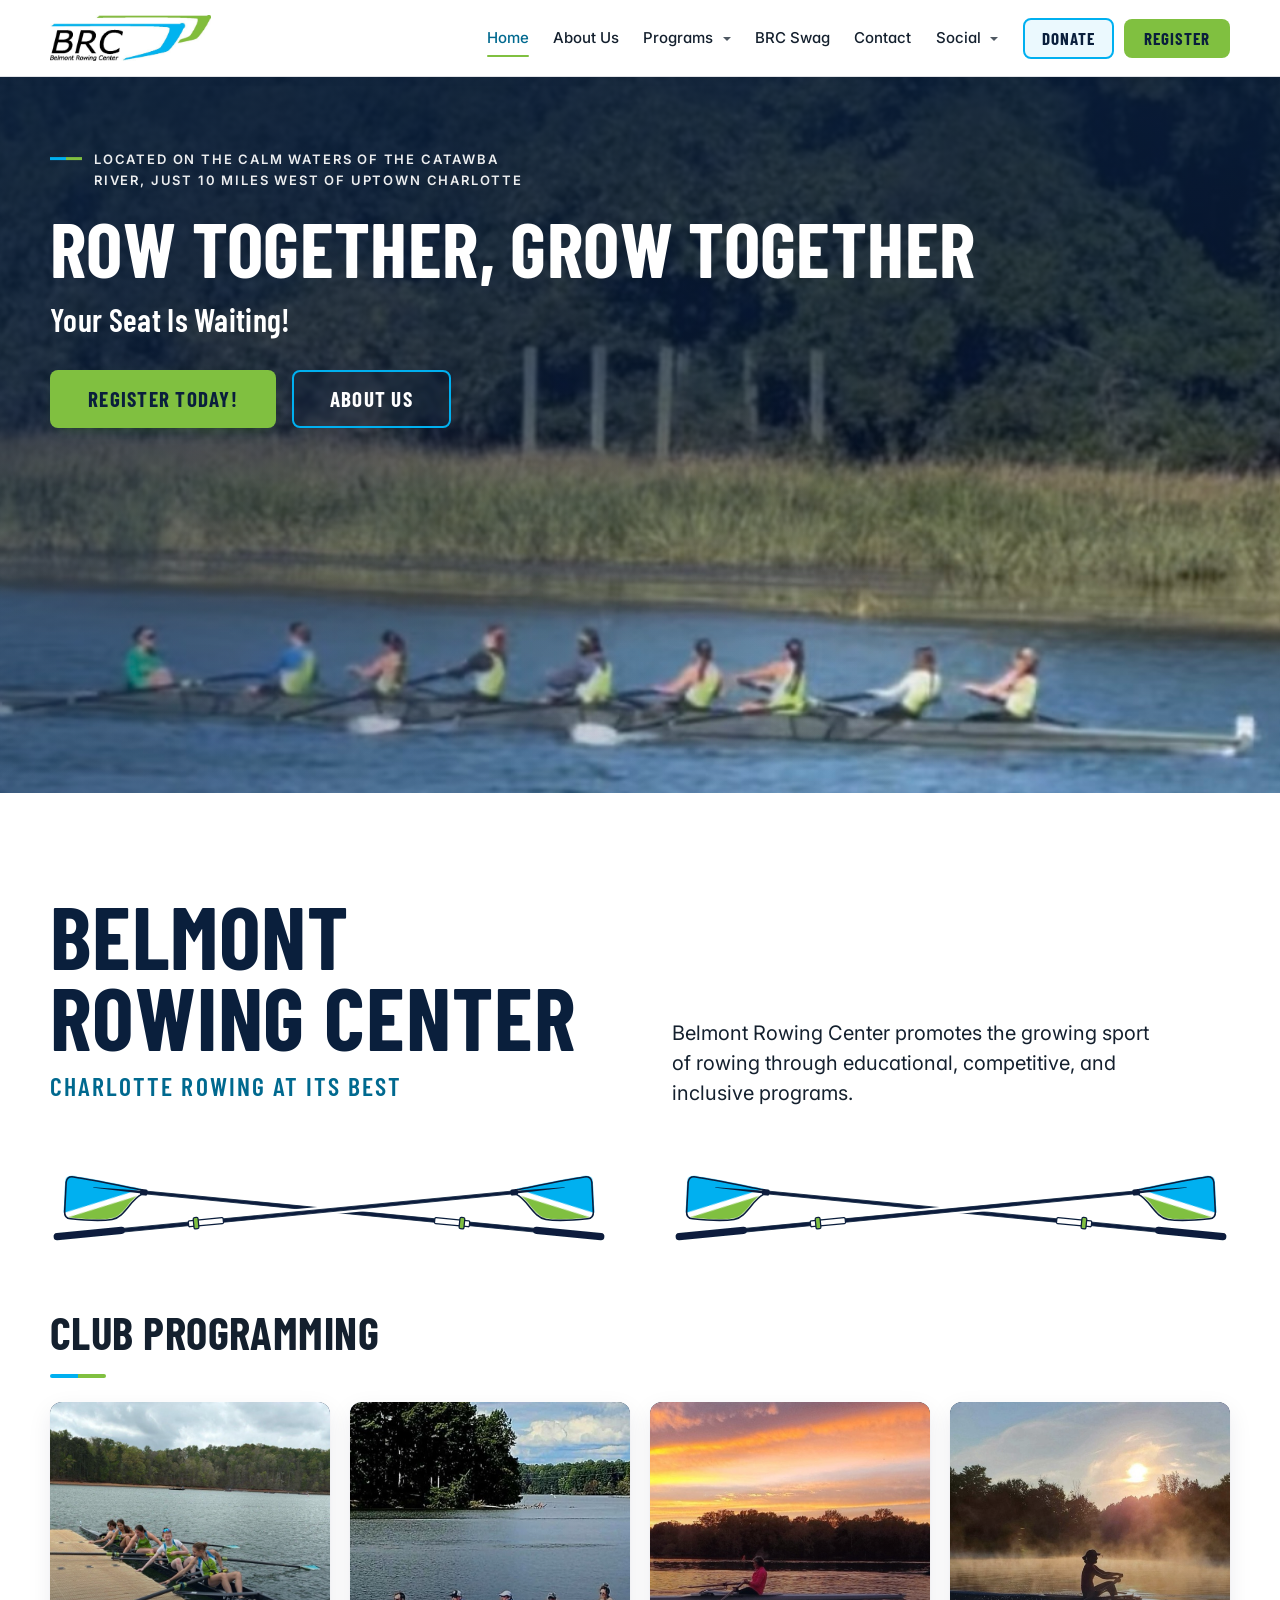
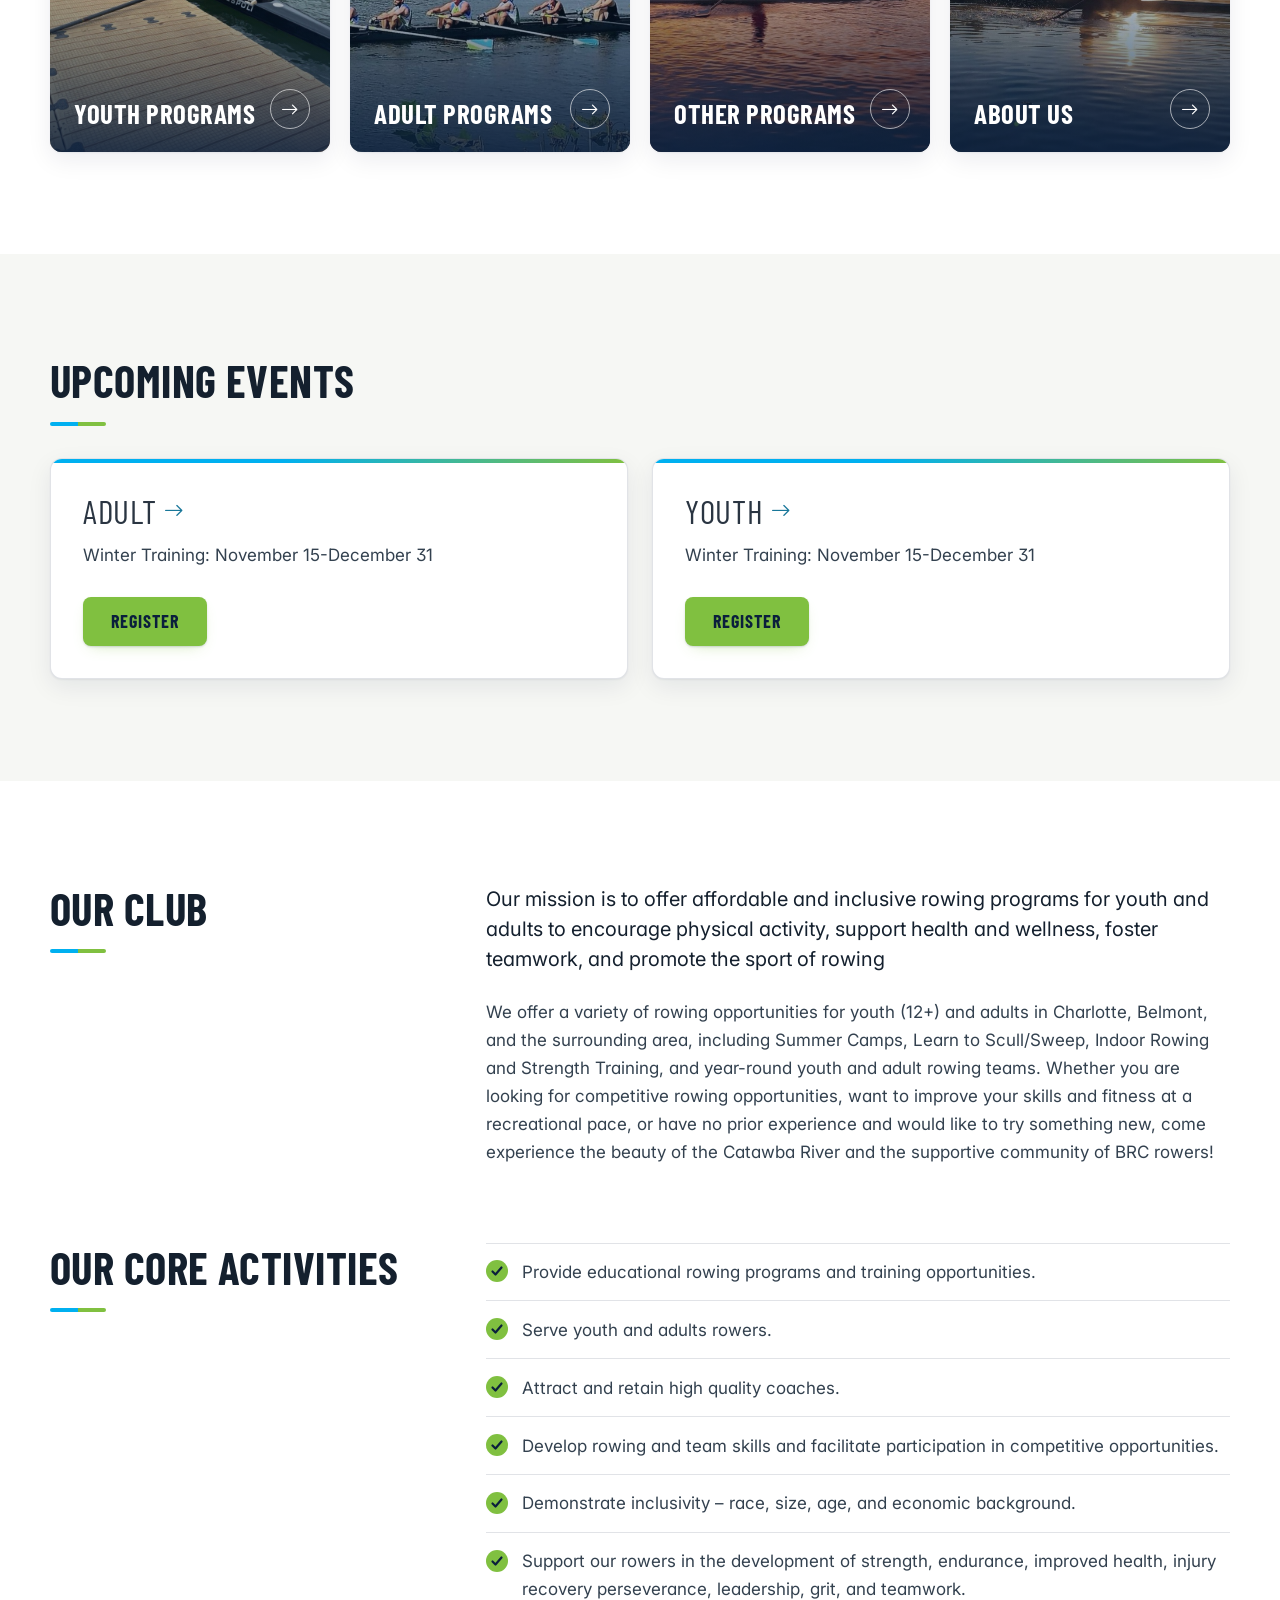
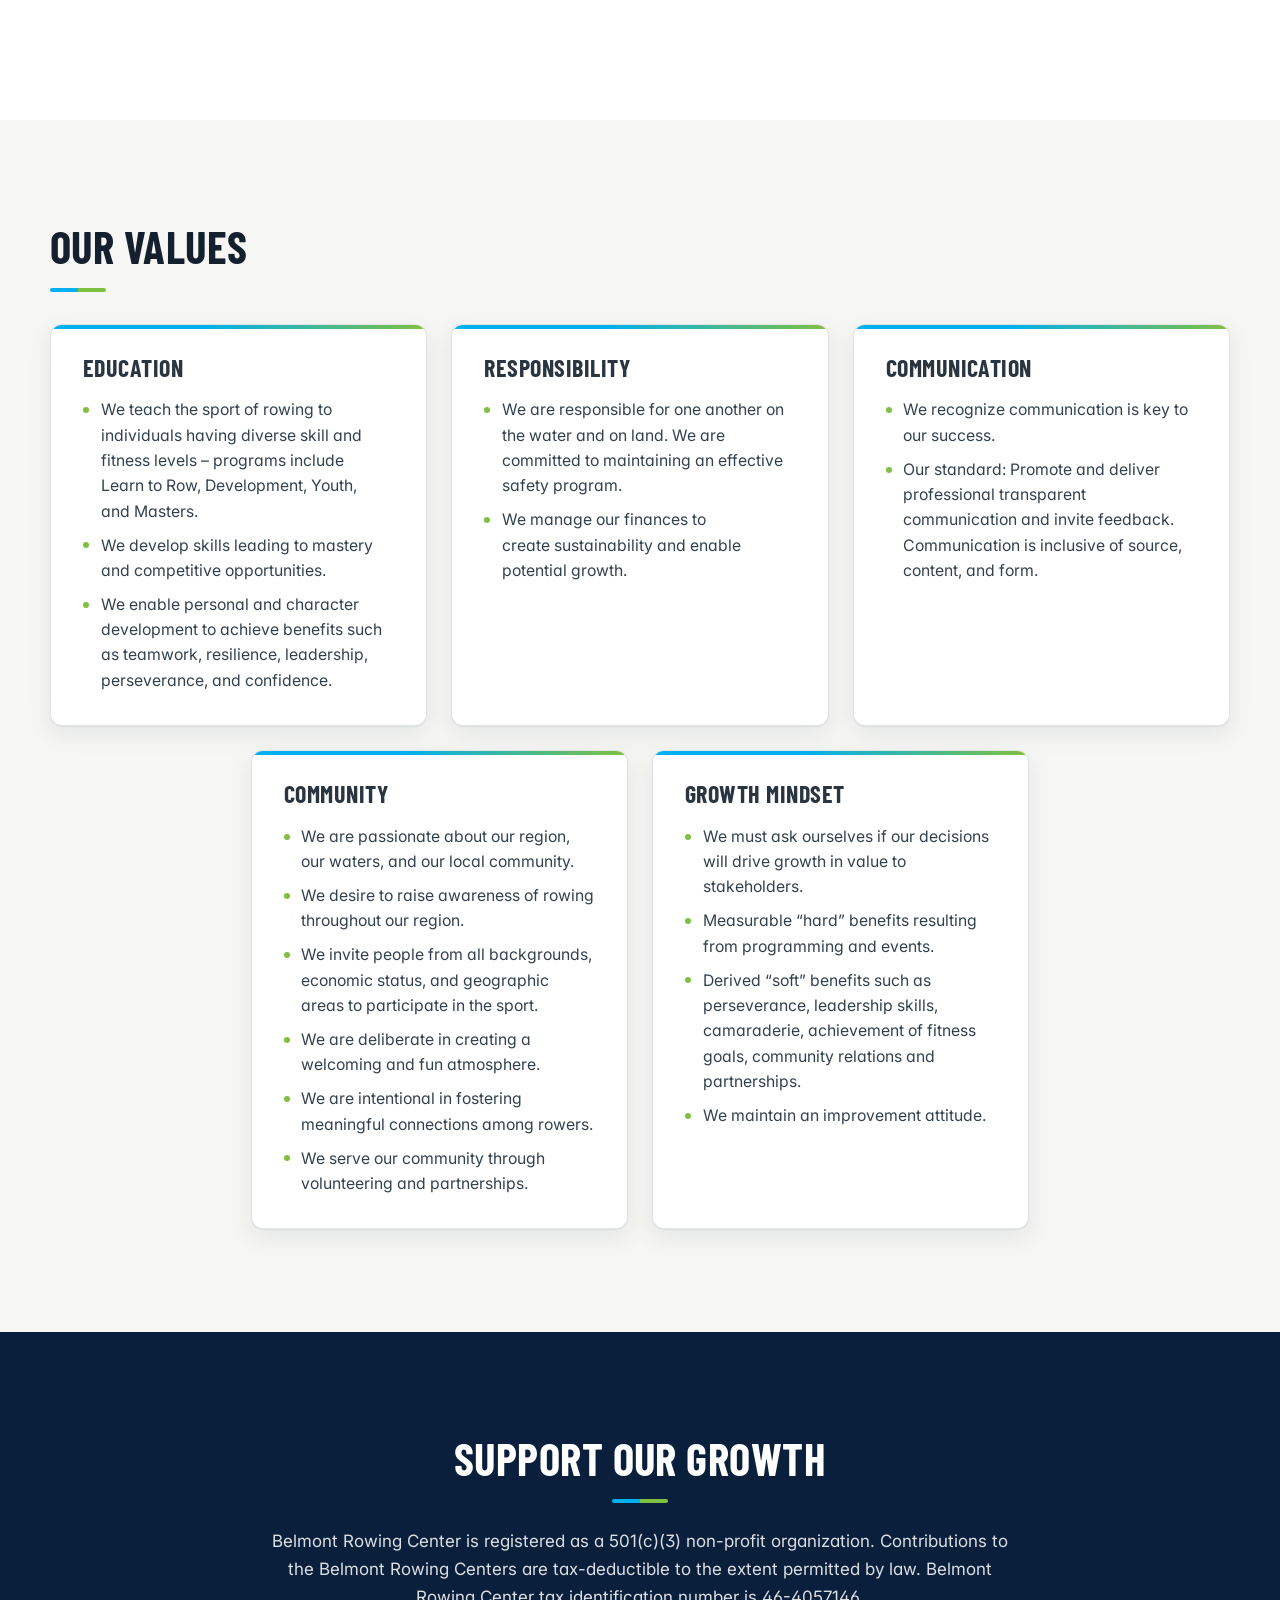
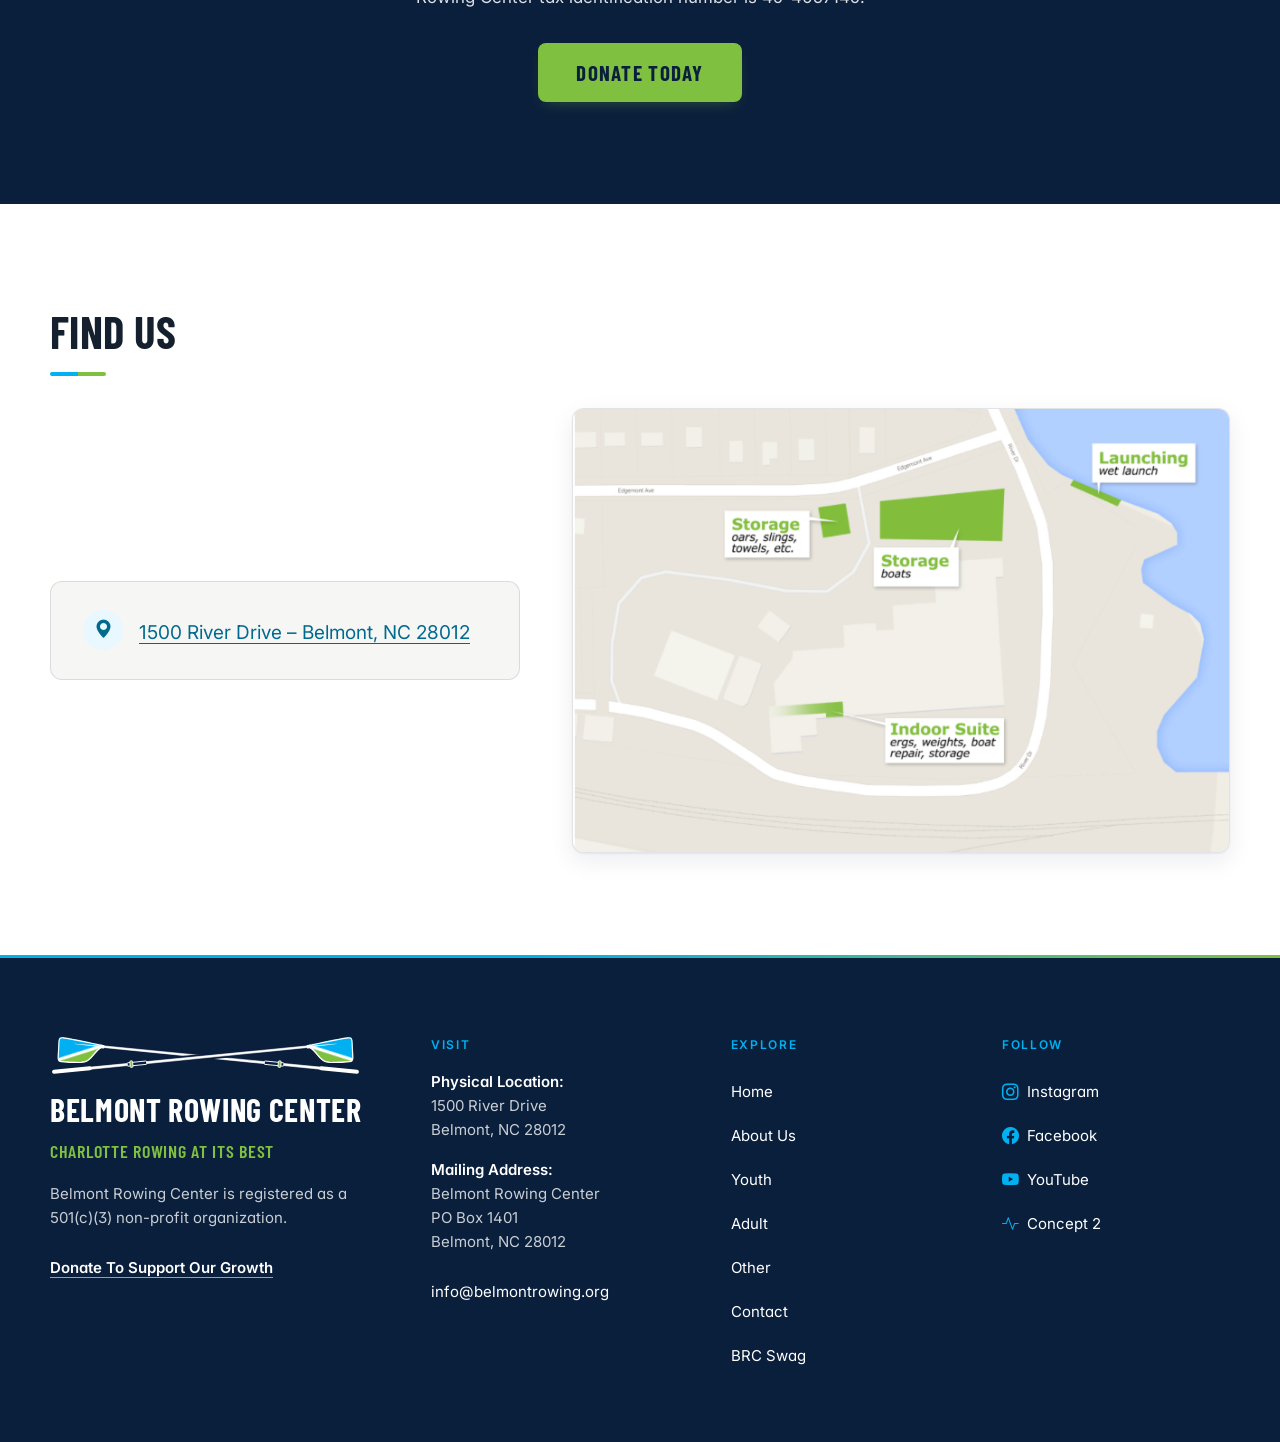
==== commit aae4dad1: "Home header: the eight on the water (words at the top); About header: full team photo Also adds _too" ====
--- a/docs/index.html
+++ b/docs/index.html
@@ -43,7 +43,7 @@
 <link href="site_libs/quarto-html/quarto-syntax-highlighting-63b5708e65d6cd79cd7618c58d0c21e7.css" rel="stylesheet" id="quarto-text-highlighting-styles">
 <script src="site_libs/bootstrap/bootstrap.min.js"></script>
 <link href="site_libs/bootstrap/bootstrap-icons.css" rel="stylesheet">
-<link href="site_libs/bootstrap/bootstrap-3a7a69a4f47fb37676a6b297565315f7.min.css" rel="stylesheet" append-hash="true" id="quarto-bootstrap" data-mode="light">
+<link href="site_libs/bootstrap/bootstrap-bee287b9387fd94cd51ab6ed018e3cc1.min.css" rel="stylesheet" append-hash="true" id="quarto-bootstrap" data-mode="light">
 <script id="quarto-search-options" type="application/json">{
   "language": {
     "search-no-results-text": "No results",
@@ -243,7 +243,7 @@
      The headline looks like a heading but is not one: the page's one # heading is the
      club name in the intro below (see "Search engines" in CLAUDE.md). -->
 <div class="hero">
-<p><img src="./images/hero-home-quad.jpg" class="bg img-fluid" style="object-position: center 100%" alt=""></p>
+<p><img src="./images/hero-home-eight.jpg" class="bg img-fluid" style="object-position: center 100%" alt=""></p>
 <p><span class="tagline">LOCATED ON THE CALM WATERS OF THE CATAWBA RIVER, JUST 10 MILES WEST OF UPTOWN CHARLOTTE</span></p>
 <p><span class="hero-title">Row Together, Grow Together</span></p>
 <p>Your Seat Is Waiting!</p>
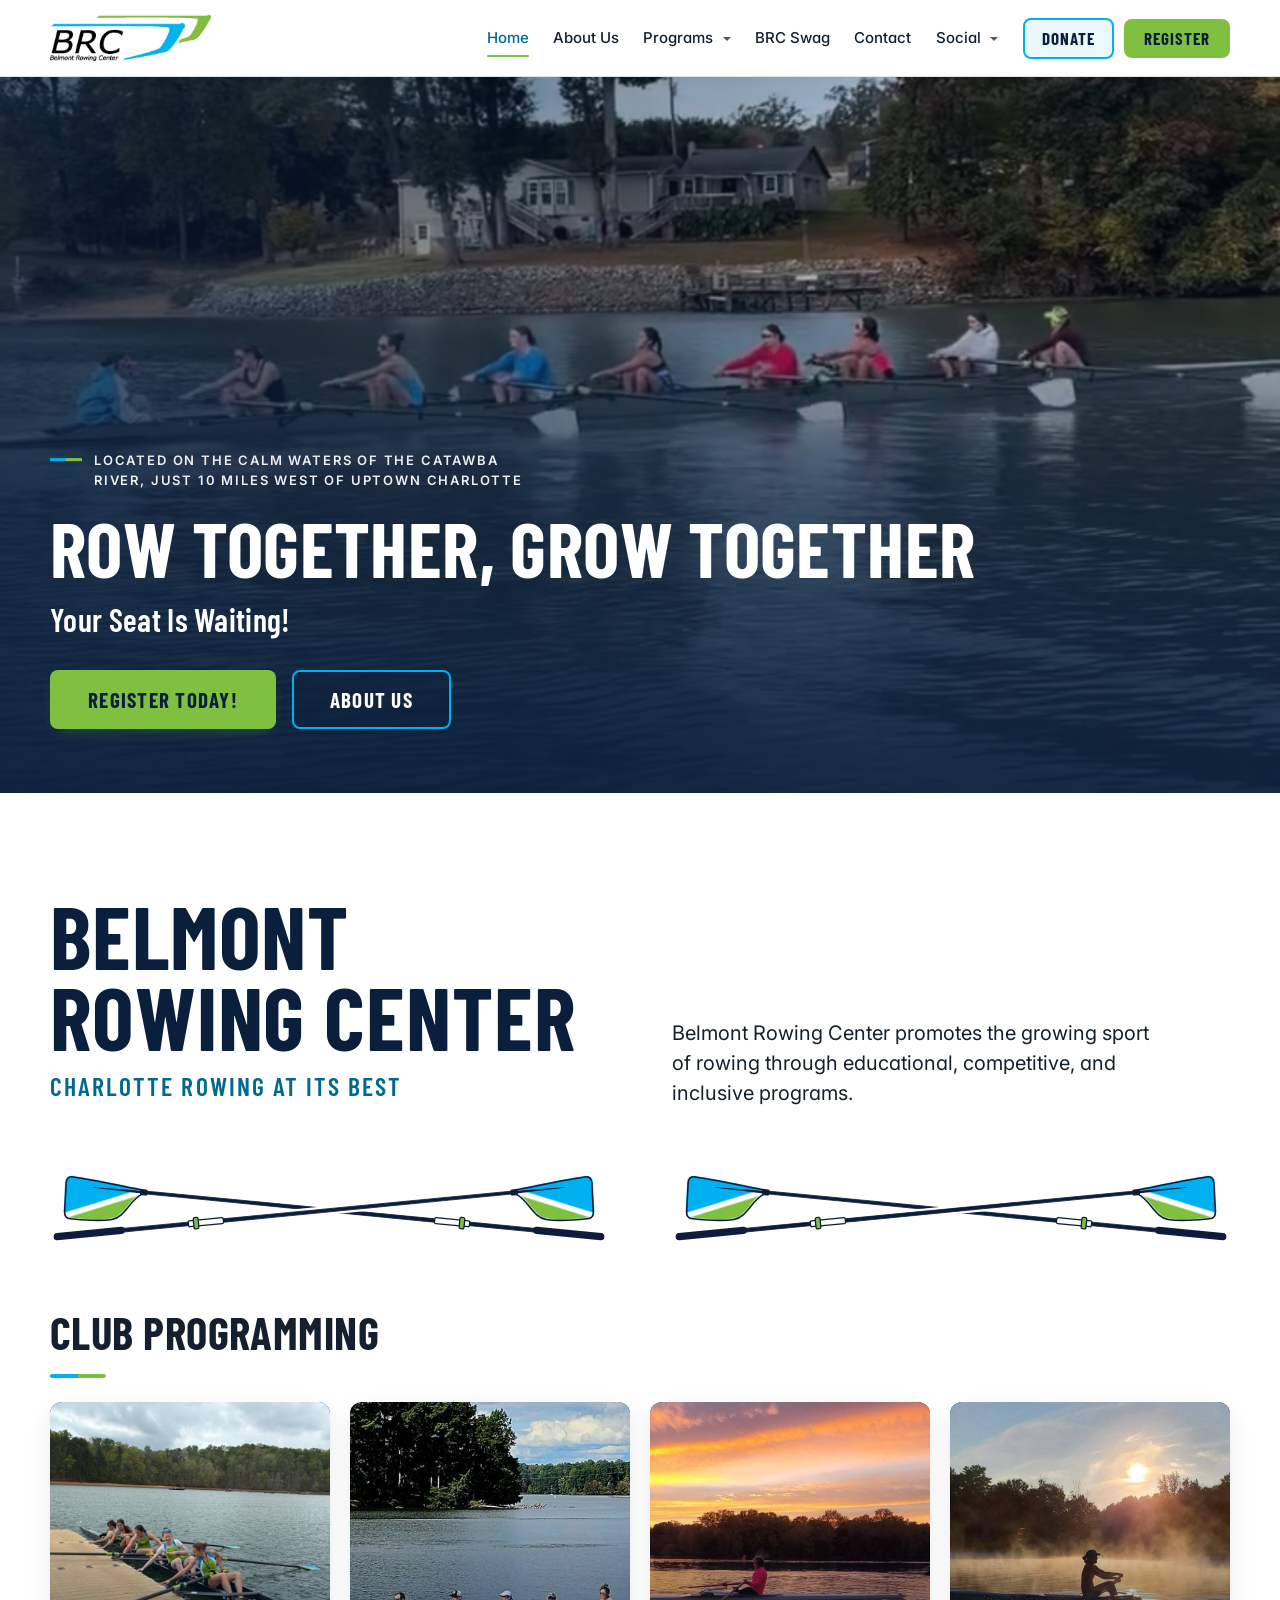
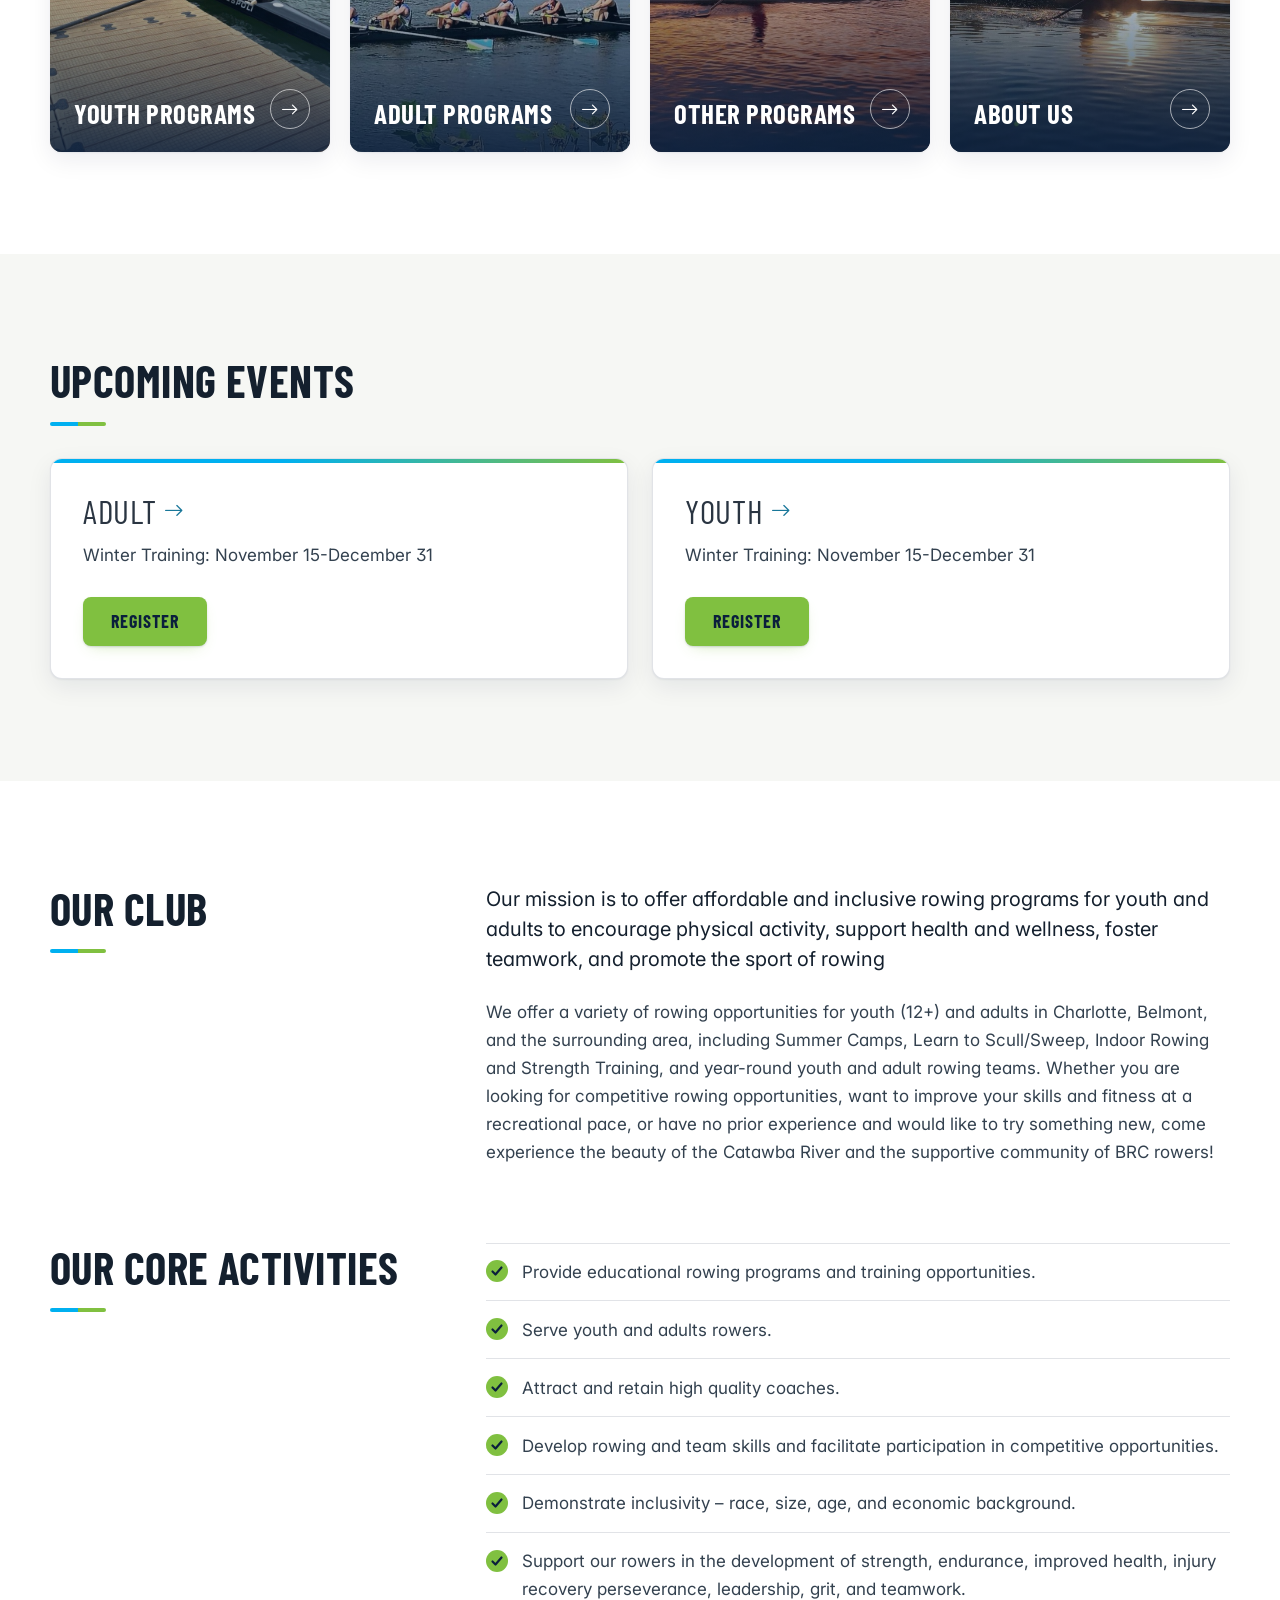
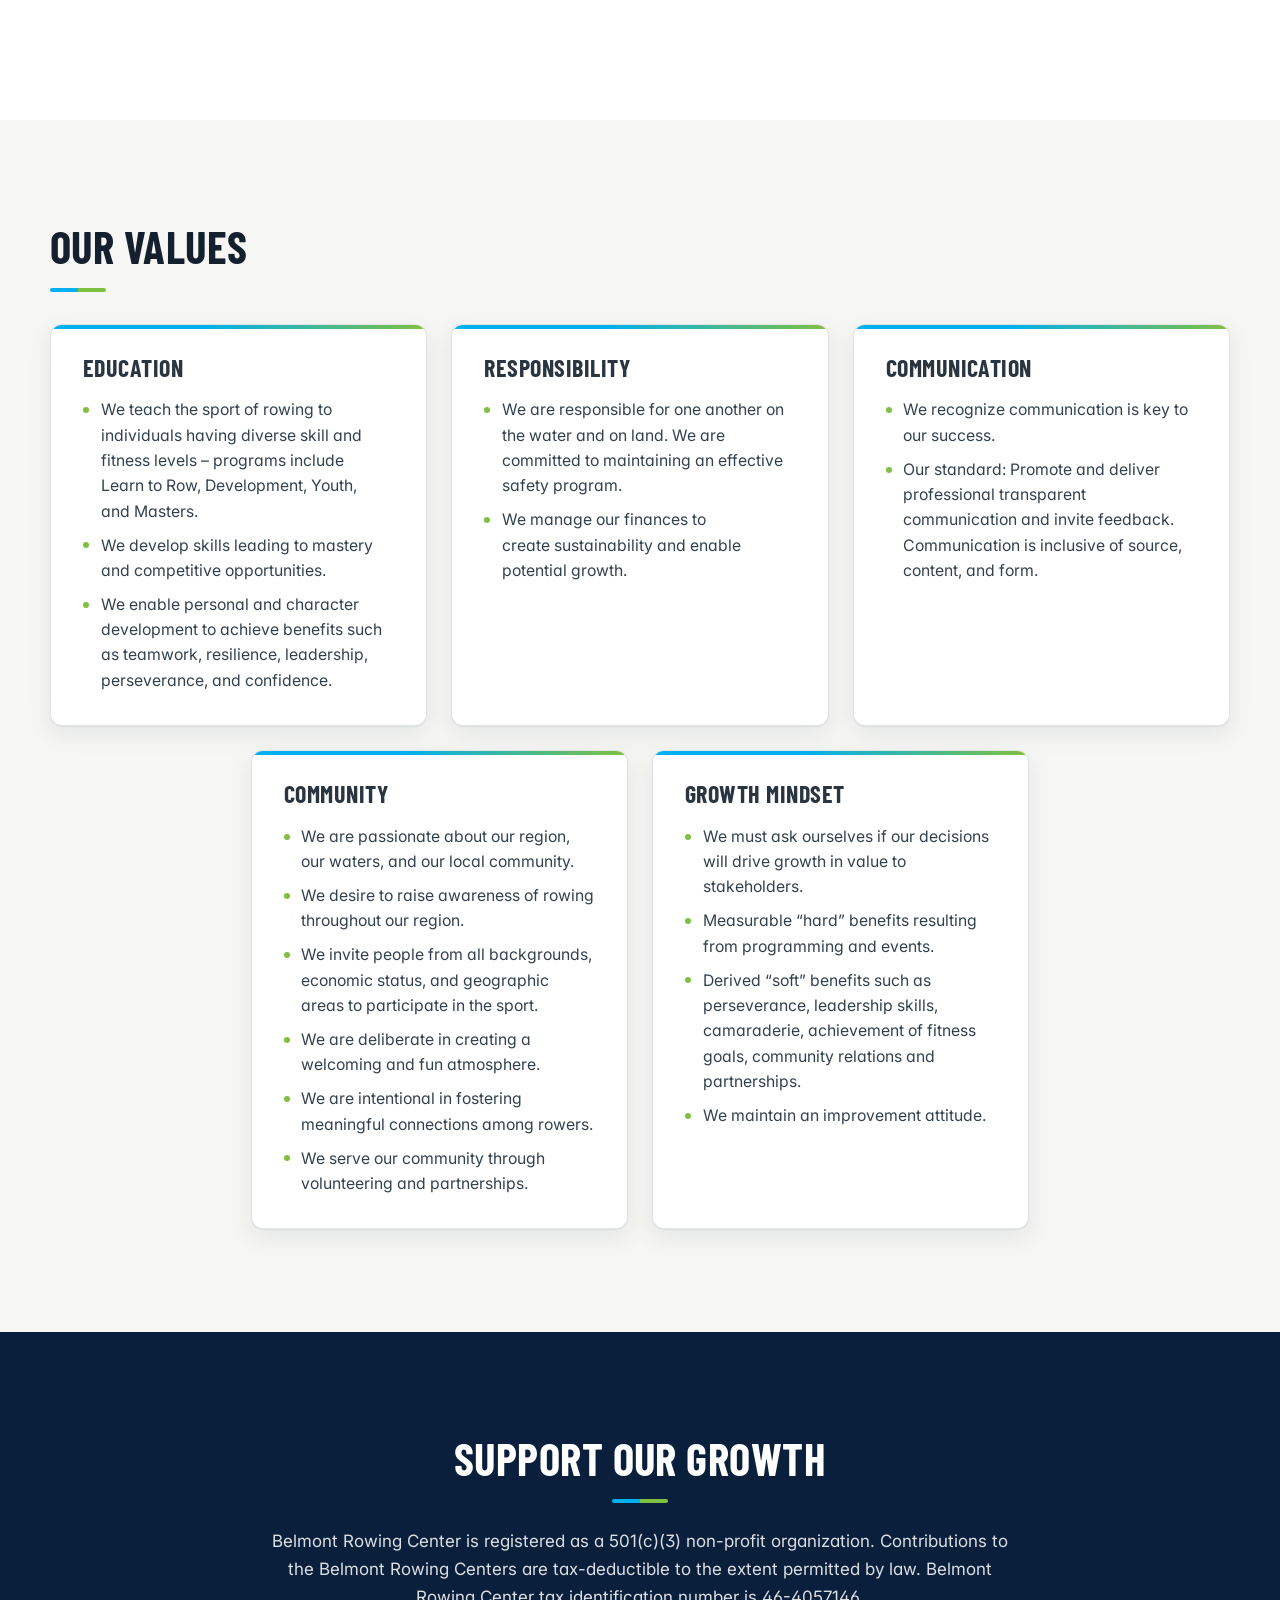
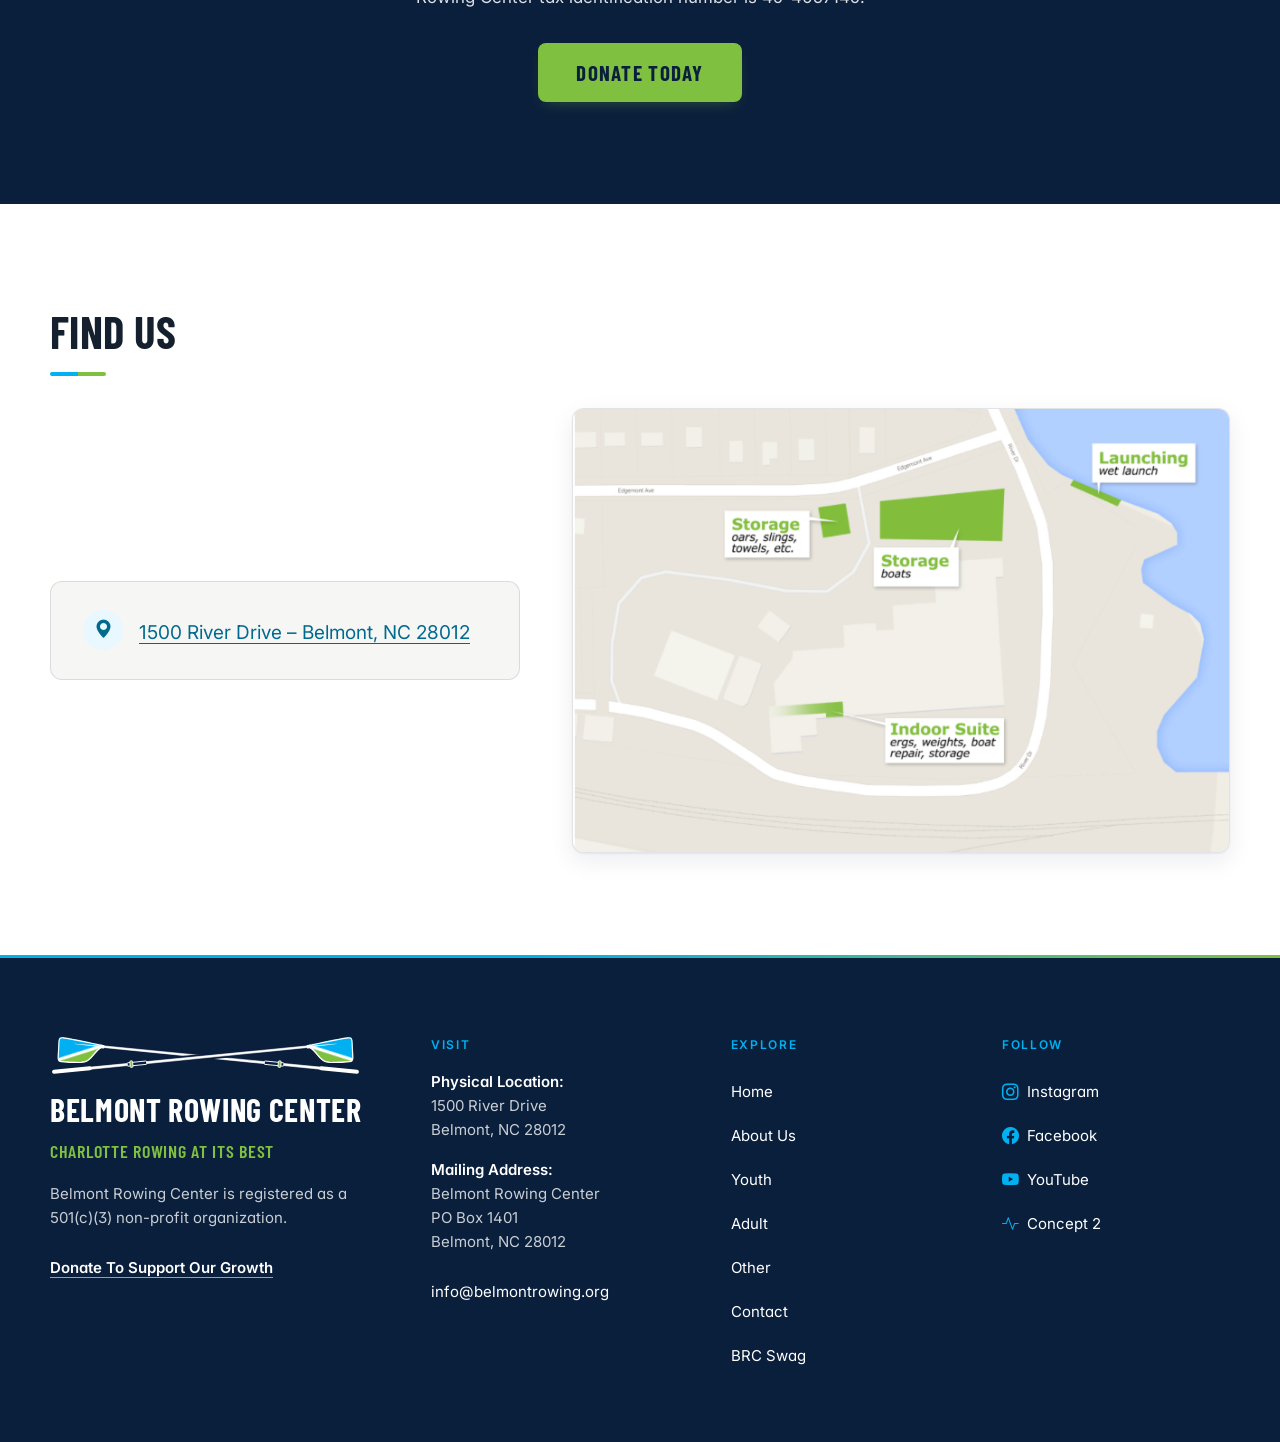
==== commit cdf5886d: "Home header: the eight passing the lakeside house, headline over the photo Co-Authored-By: Claude Op" ====
--- a/docs/index.html
+++ b/docs/index.html
@@ -43,7 +43,7 @@
 <link href="site_libs/quarto-html/quarto-syntax-highlighting-63b5708e65d6cd79cd7618c58d0c21e7.css" rel="stylesheet" id="quarto-text-highlighting-styles">
 <script src="site_libs/bootstrap/bootstrap.min.js"></script>
 <link href="site_libs/bootstrap/bootstrap-icons.css" rel="stylesheet">
-<link href="site_libs/bootstrap/bootstrap-bee287b9387fd94cd51ab6ed018e3cc1.min.css" rel="stylesheet" append-hash="true" id="quarto-bootstrap" data-mode="light">
+<link href="site_libs/bootstrap/bootstrap-f373d3e12c6e9edbdfc10df2871cbca1.min.css" rel="stylesheet" append-hash="true" id="quarto-bootstrap" data-mode="light">
 <script id="quarto-search-options" type="application/json">{
   "language": {
     "search-no-results-text": "No results",
@@ -243,7 +243,7 @@
      The headline looks like a heading but is not one: the page's one # heading is the
      club name in the intro below (see "Search engines" in CLAUDE.md). -->
 <div class="hero">
-<p><img src="./images/hero-home-eight.jpg" class="bg img-fluid" style="object-position: center 100%" alt=""></p>
+<p><img src="./images/hero-home-lake.jpg" class="bg img-fluid" alt=""></p>
 <p><span class="tagline">LOCATED ON THE CALM WATERS OF THE CATAWBA RIVER, JUST 10 MILES WEST OF UPTOWN CHARLOTTE</span></p>
 <p><span class="hero-title">Row Together, Grow Together</span></p>
 <p>Your Seat Is Waiting!</p>
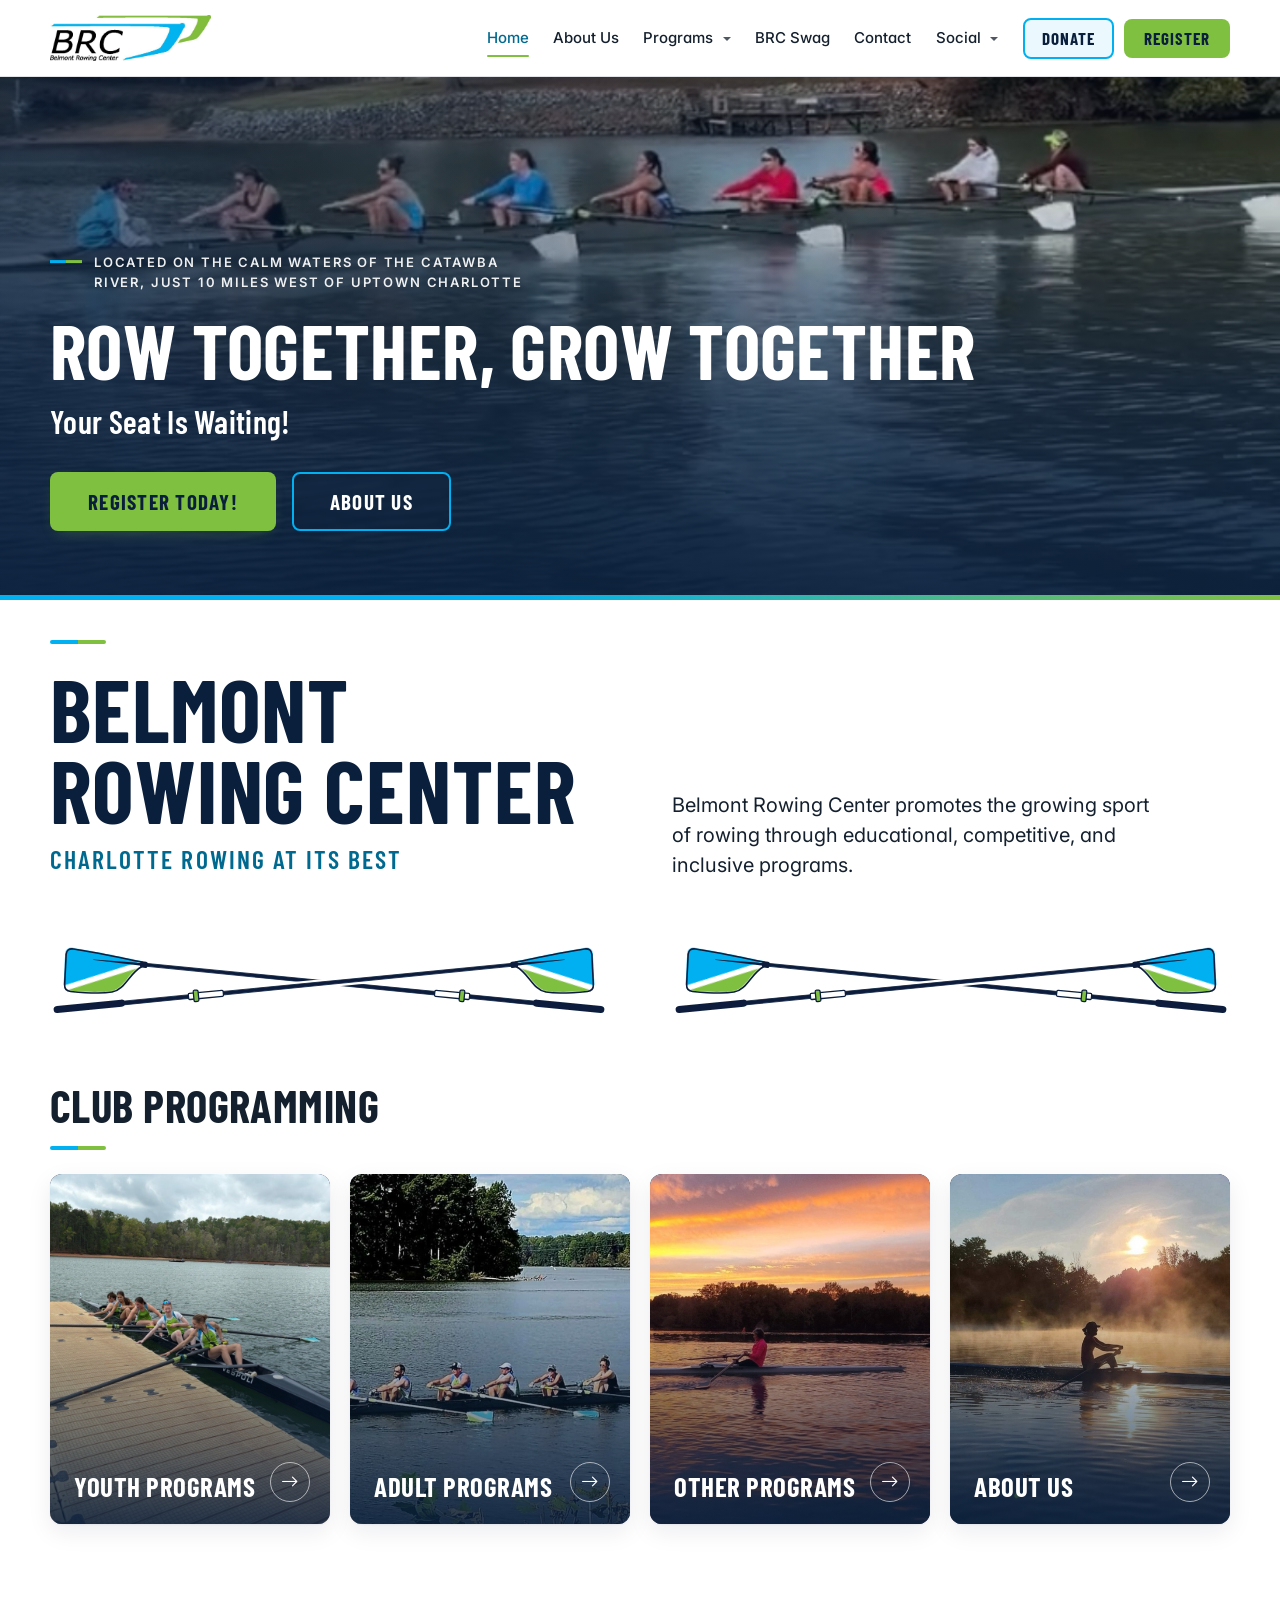
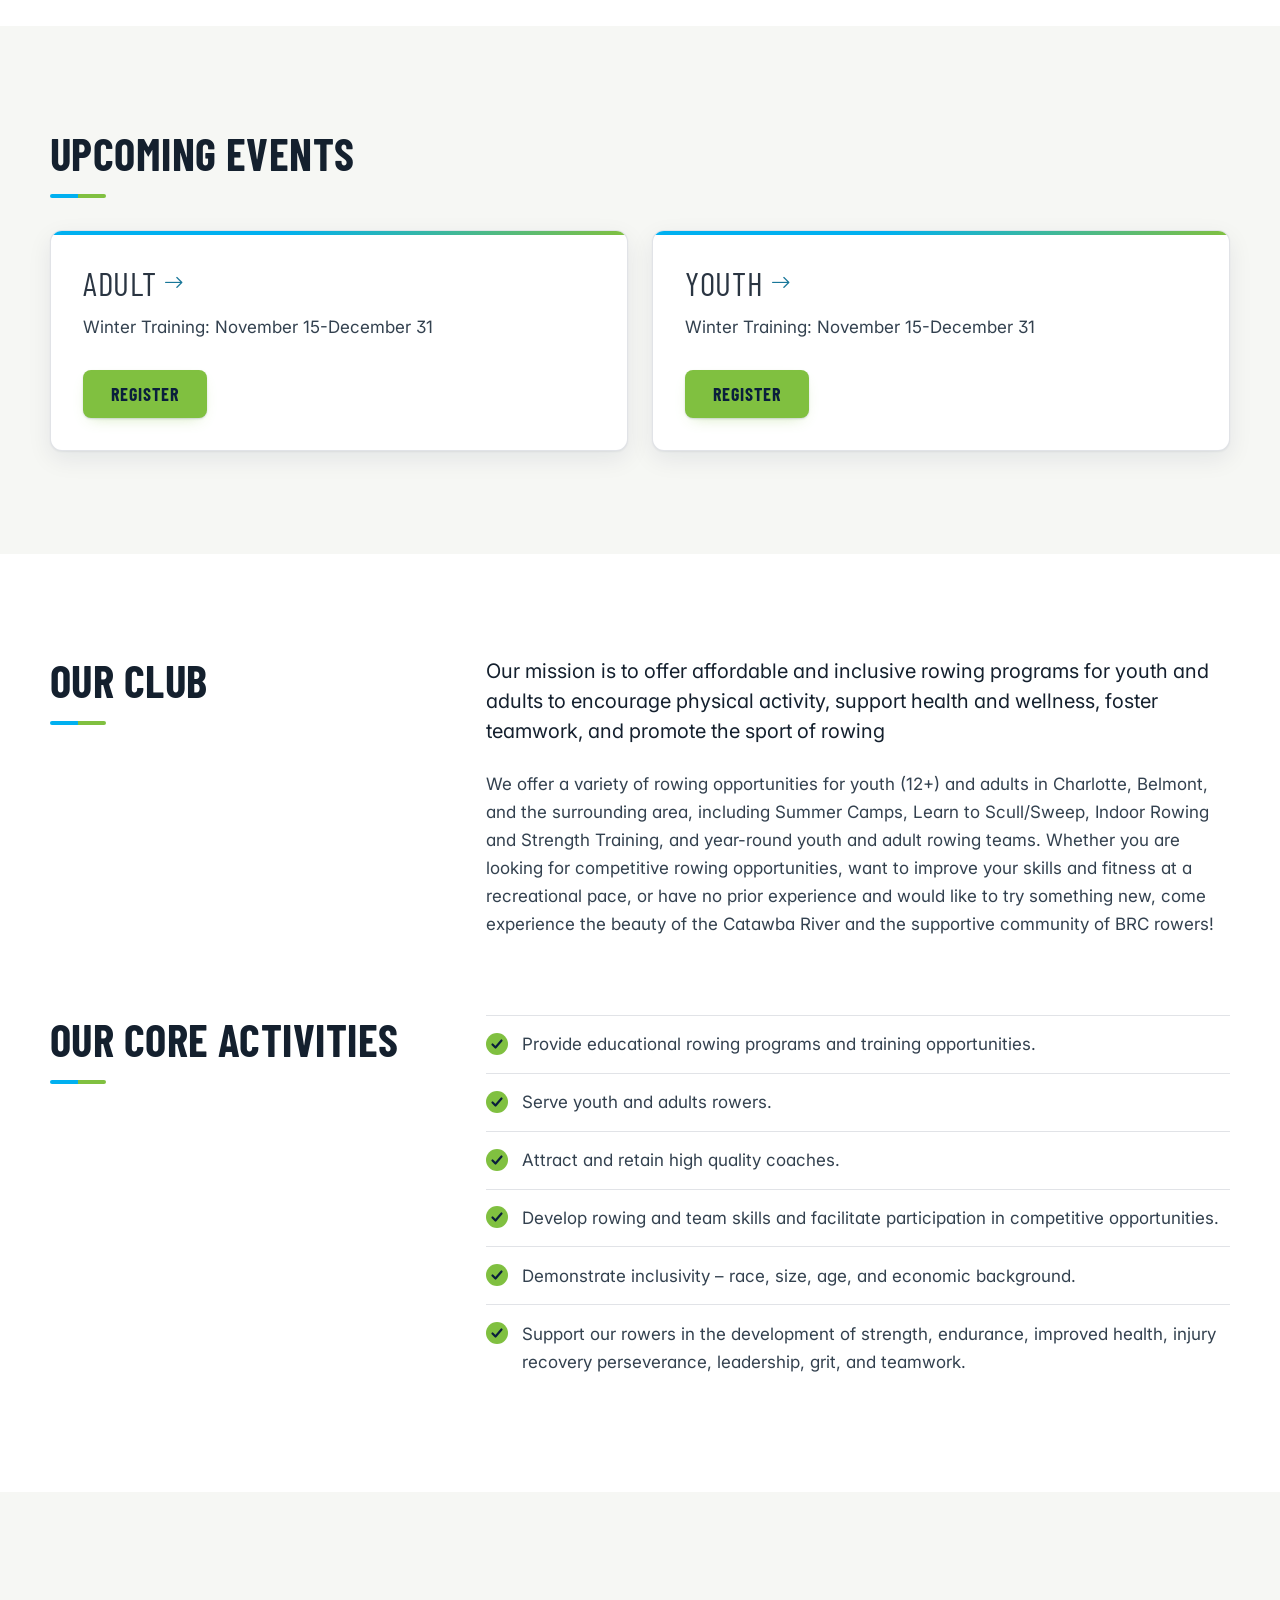
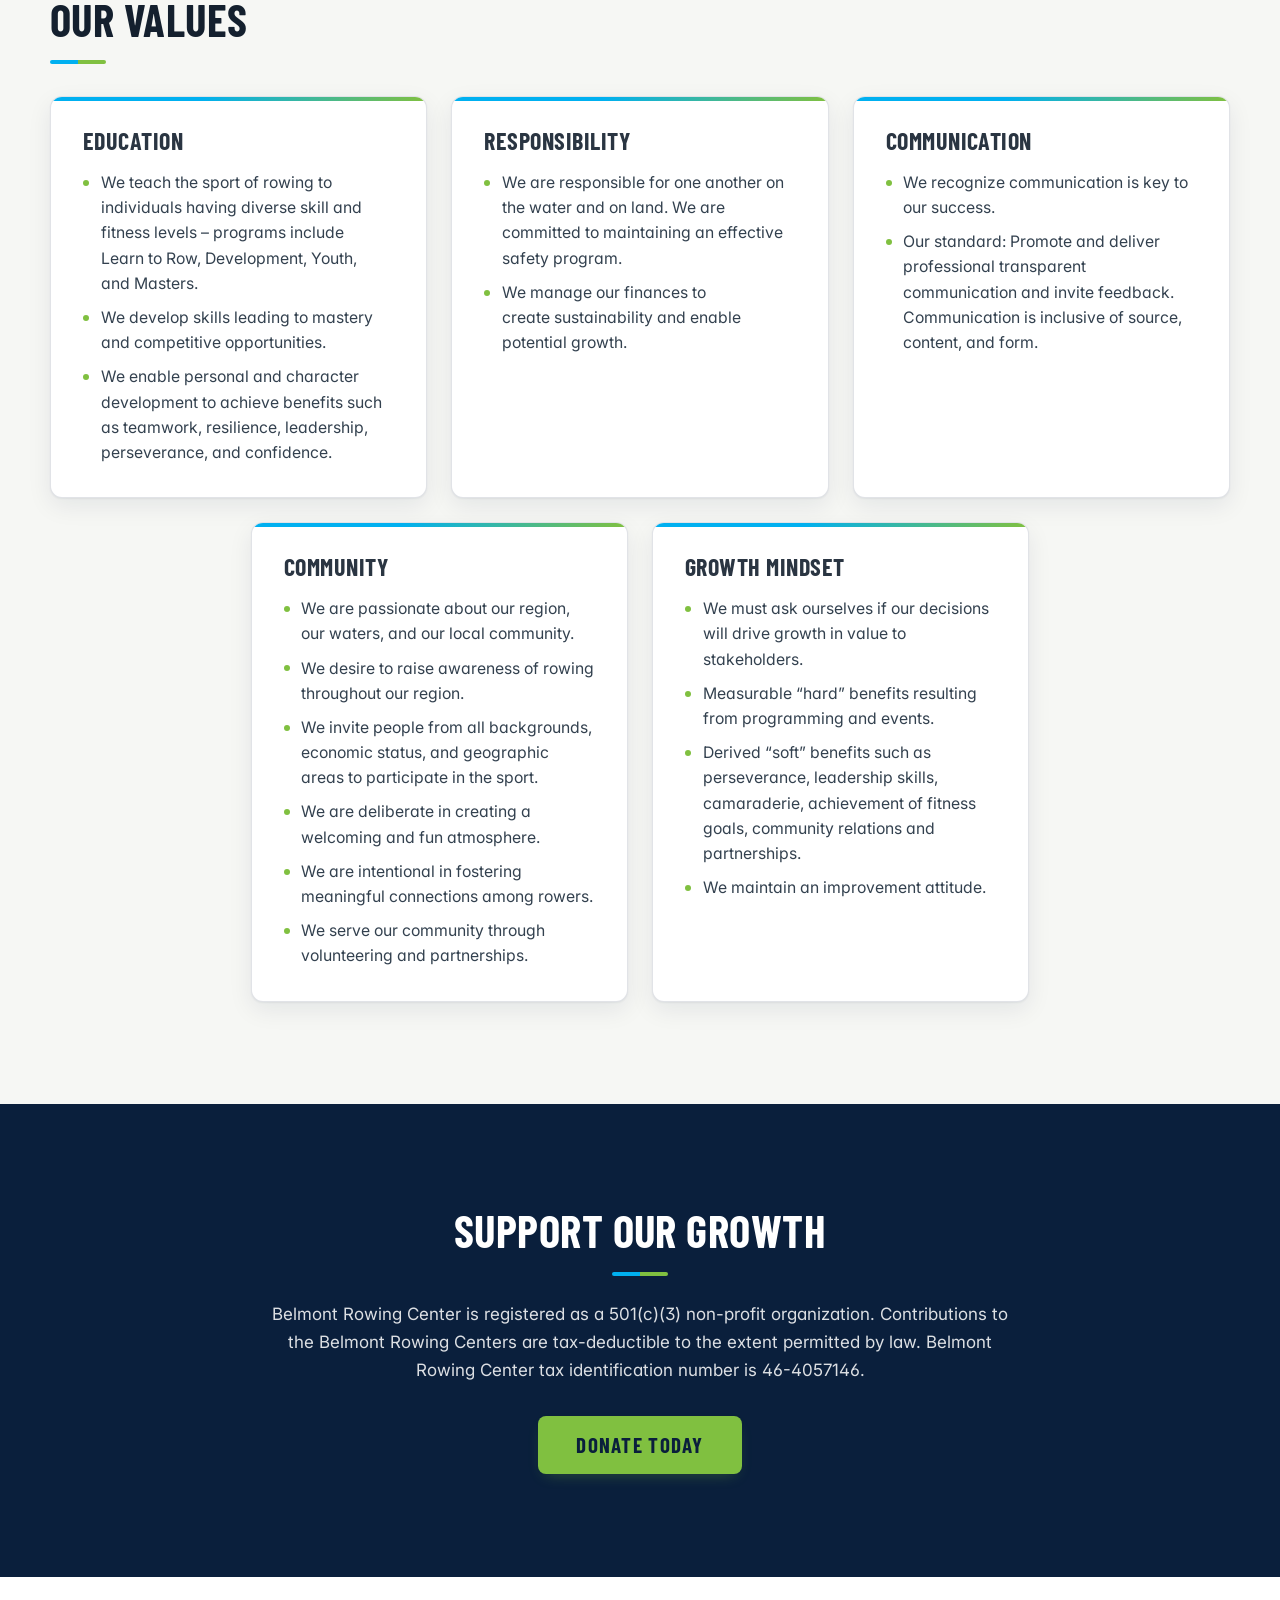
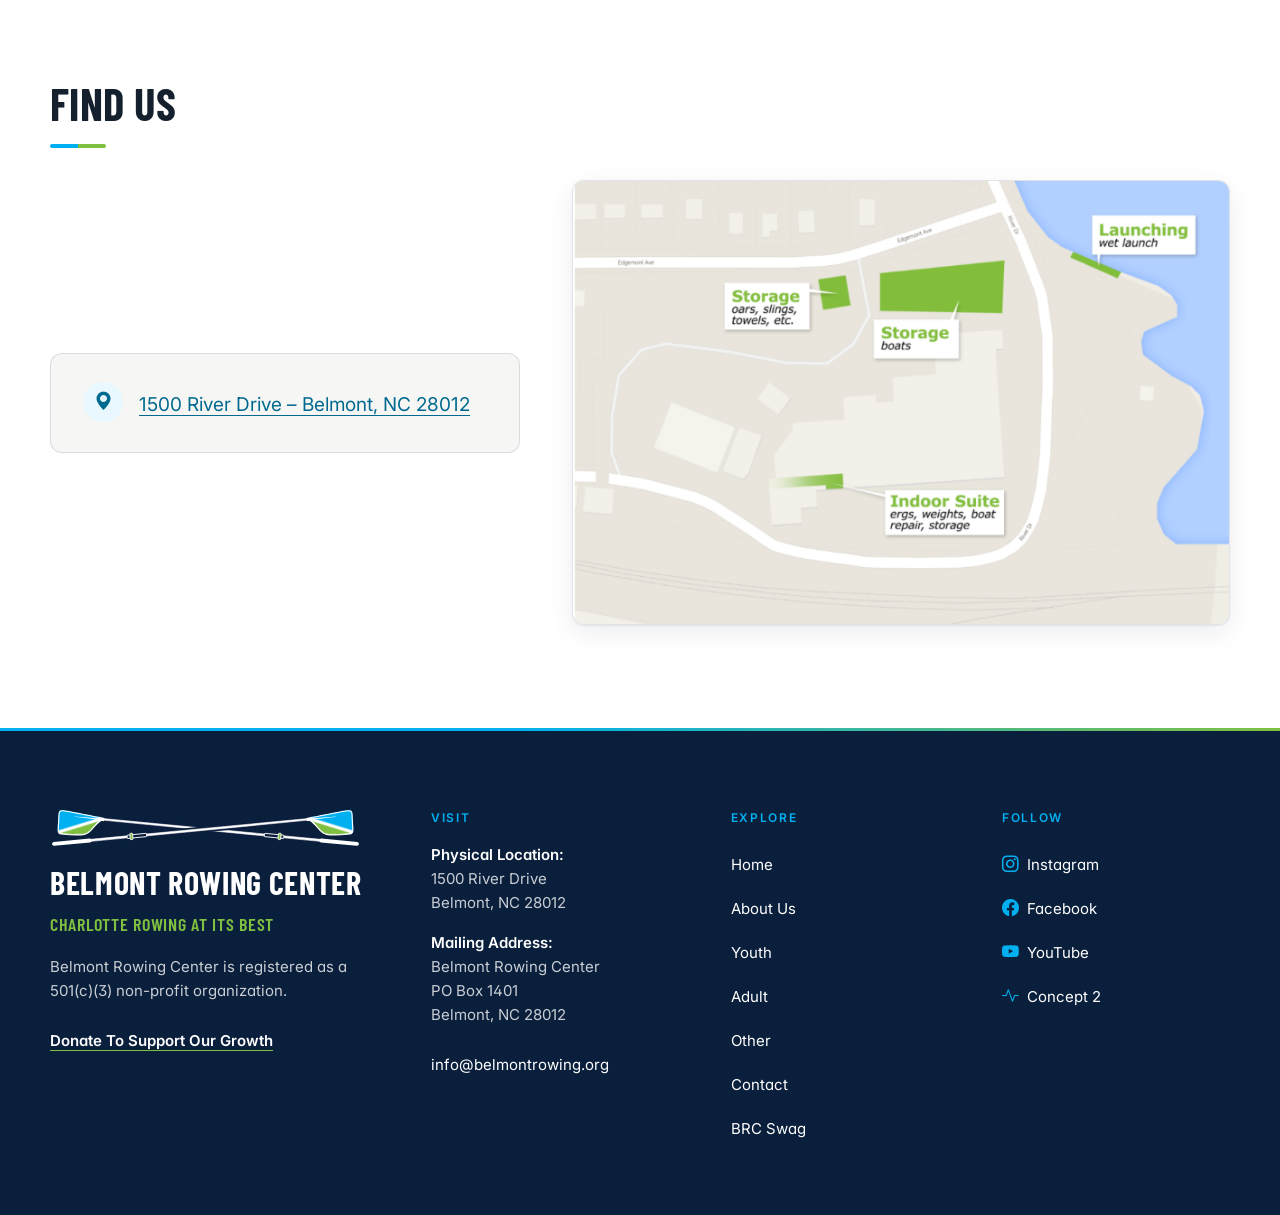
==== commit 8bd37554: "Home: shorter header so the club name (and oars on phones) show first; club-colour waterline and two" ====
--- a/docs/index.html
+++ b/docs/index.html
@@ -43,7 +43,7 @@
 <link href="site_libs/quarto-html/quarto-syntax-highlighting-63b5708e65d6cd79cd7618c58d0c21e7.css" rel="stylesheet" id="quarto-text-highlighting-styles">
 <script src="site_libs/bootstrap/bootstrap.min.js"></script>
 <link href="site_libs/bootstrap/bootstrap-icons.css" rel="stylesheet">
-<link href="site_libs/bootstrap/bootstrap-f373d3e12c6e9edbdfc10df2871cbca1.min.css" rel="stylesheet" append-hash="true" id="quarto-bootstrap" data-mode="light">
+<link href="site_libs/bootstrap/bootstrap-b5e7e6a02acea21494701e9a61a95c66.min.css" rel="stylesheet" append-hash="true" id="quarto-bootstrap" data-mode="light">
 <script id="quarto-search-options" type="application/json">{
   "language": {
     "search-no-results-text": "No results",
